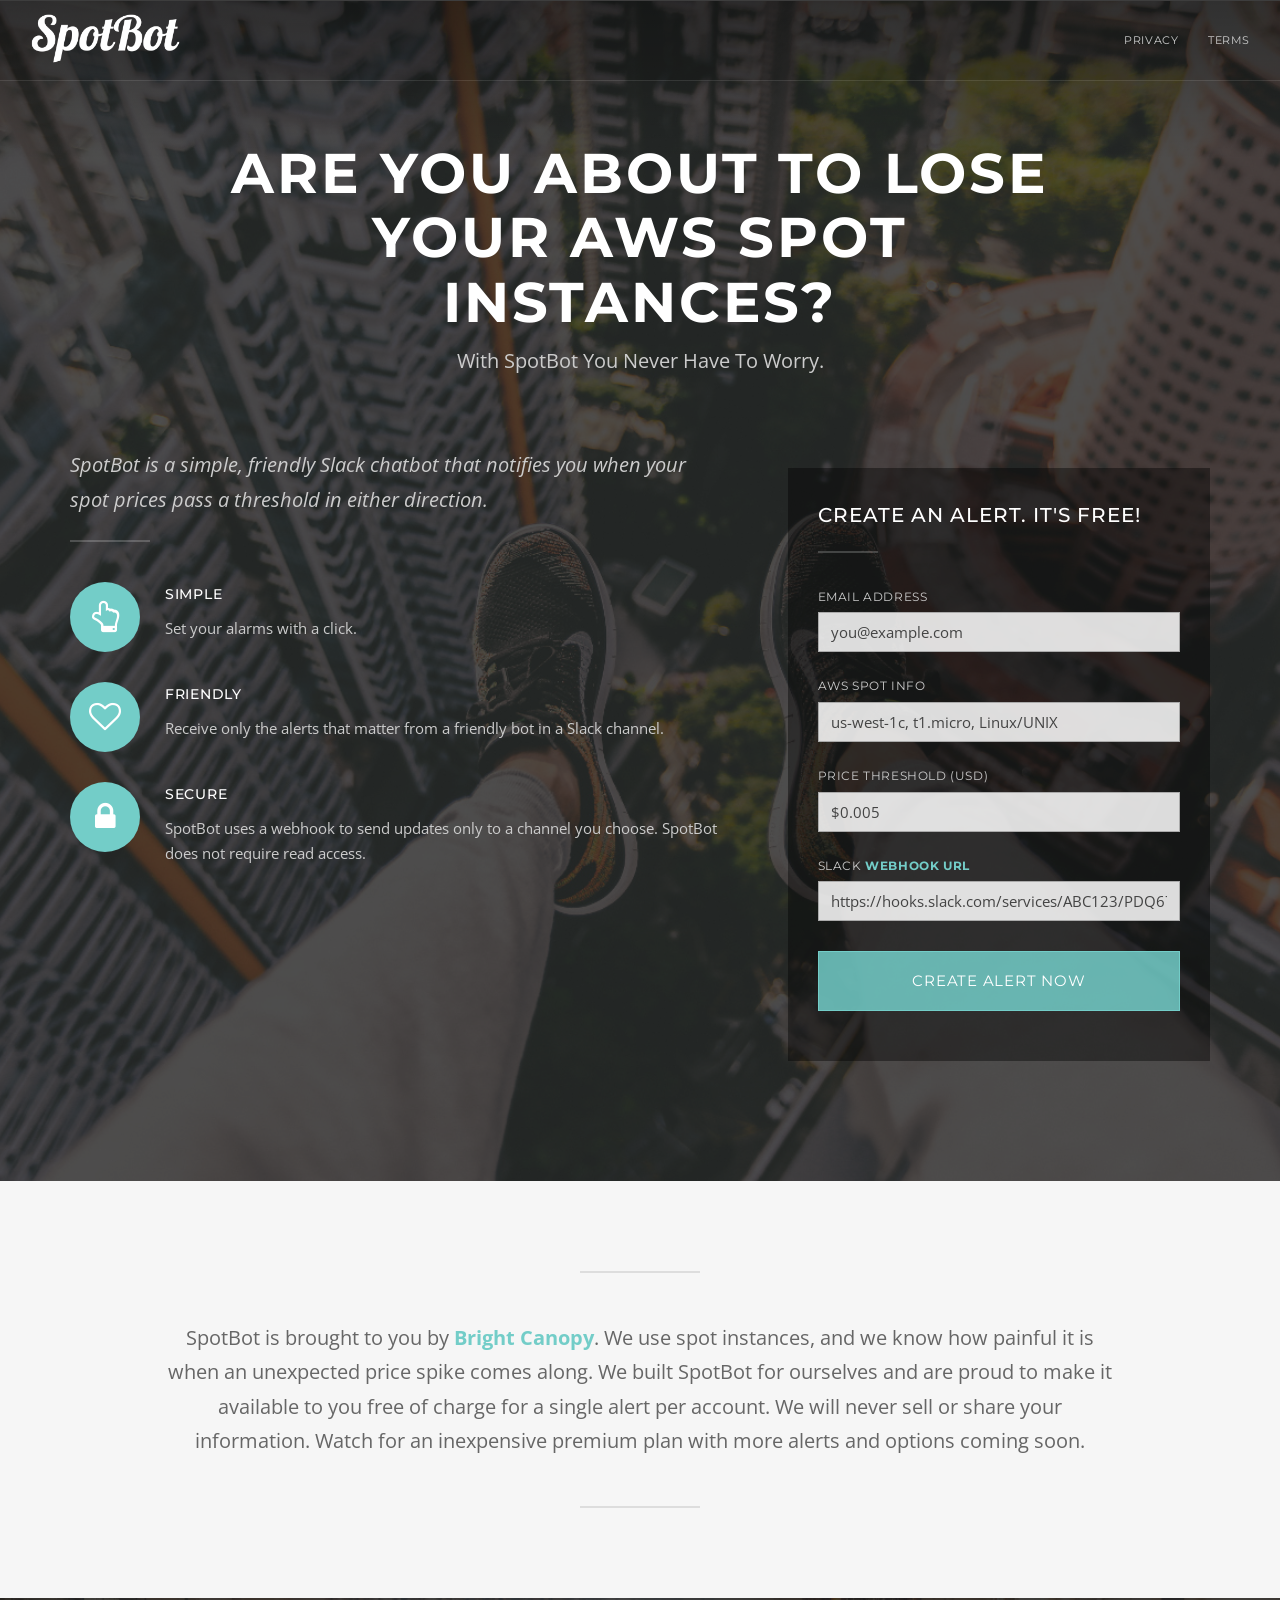
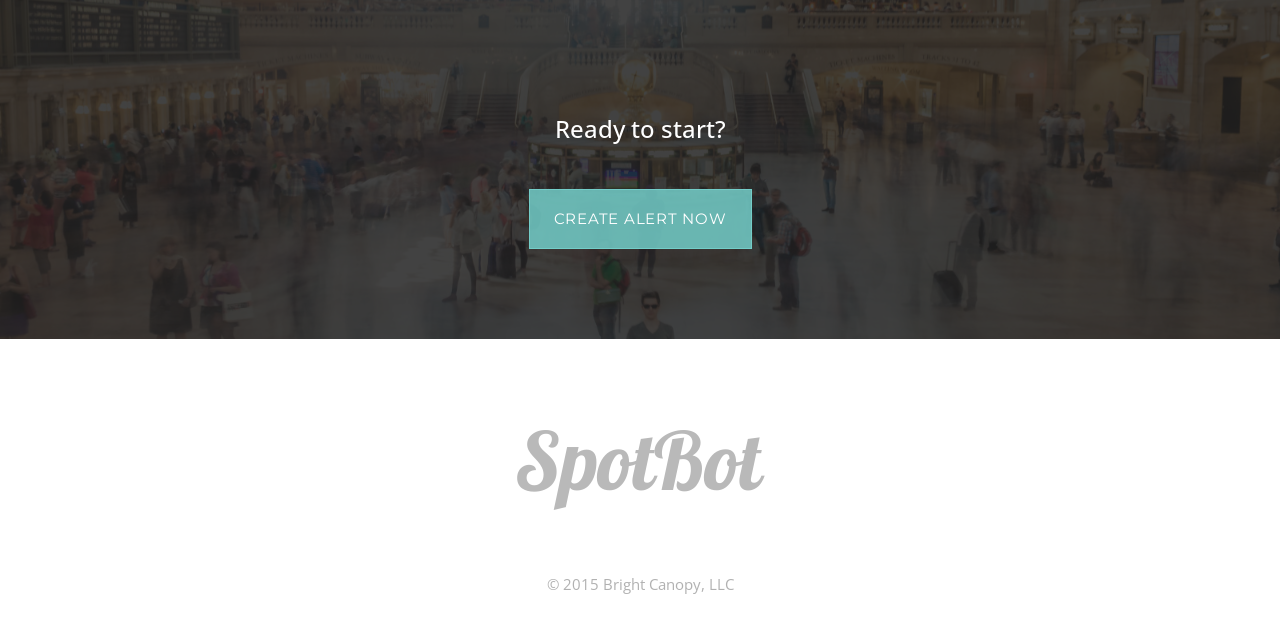
==== html/index.html @ 2d84373f "Organize repository for front and back ends." ====
<!DOCTYPE html>
<!-- Based on Drew, A Multipurpose Landing Page Template, designed by David Rozando (http://design.davidrozando.com) -->
<!--[if lt IE 7 ]><html class="ie ie6" lang="en"> <![endif]-->
<!--[if IE 7 ]><html class="ie ie7" lang="en"> <![endif]-->
<!--[if IE 8 ]><html class="ie ie8" lang="en"> <![endif]-->
<!--[if (gte IE 9)|!(IE)]><!-->
<html lang="en"> <!--<![endif]-->

	<head>

		<meta charset="utf-8">
		<meta name="viewport" content="width=device-width, initial-scale=1, maximum-scale=1">
		
		<!-- BASIC INFO -->
		<title>Monitor AWS Spot Instances in Slack: SpotBot</title>
		<meta name="author" content="Bright Canopy">
		<meta name="keywords" content="Amazon Web Services, Slack, spot instance, alarm">
		<meta name="description" content="Monitor AWS spot instances in Slack">

		<!-- FAVICONS -->
		<link rel="icon" href="images/favicons/favicon.ico">
		<link rel="apple-touch-icon" href="images/favicons/apple-touch-icon.png">

		<!-- CSS
		================================= -->

		<!-- GOOGLE FONTS -->
		<link rel="stylesheet" href="//fonts.googleapis.com/css?family=Montserrat:400,700">
		<link rel="stylesheet" href="//fonts.googleapis.com/css?family=Open+Sans:300italic,400italic,600italic,700italic,800italic,400,300,600,700,800">

		<!-- LIBRARIES CSS -->
		<link rel="stylesheet" href="css/bootstrap.min.css">
		<link rel="stylesheet" href="css/font-awesome.min.css">
		<link rel="stylesheet" href="css/animate.min.css">

		<!-- SPECIFIC CSS -->
		<link rel="stylesheet" href="css/style.css">

		<!-- COLORS -->
		<!-- <link id="color-css" rel="stylesheet" href="css/colors/pink.css"> -->
		<!-- <link id="color-css" rel="stylesheet" href="css/colors/red.css"> -->
		<!-- <link id="color-css" rel="stylesheet" href="css/colors/orange.css"> -->
		<!-- <link id="color-css" rel="stylesheet" href="css/colors/yellow.css"> -->
		<!-- <link id="color-css" rel="stylesheet" href="css/colors/green.css"> -->
	    <link id="color-css" rel="stylesheet" href="css/colors/turquoise.css">
		<!-- <link id="color-css" rel="stylesheet" href="css/colors/blue.css"> -->
		
	</head>

	<body class="enable-animations enable-preloader">

		<div id="document" class="document">

			<!-- HEADER
			================================= -->
			<header id="header" class="header-section section section-dark navbar navbar-fixed-top">

				<div class="container-fluid">

					<div class="navbar-header navbar-left">

						<!-- RESPONSIVE MENU BUTTON -->
						<button type="button" class="navbar-toggle" data-toggle="collapse" data-target="#navigation">
							<span class="sr-only">Toggle navigation</span>
							<span class="icon-bar"></span>
							<span class="icon-bar"></span>
							<span class="icon-bar"></span>
						</button>

						<!-- HEADER LOGO -->
						<a class="navbar-logo navbar-brand anchor-link" href="#hero">
							<img src="images/logos/header-logo.png" srcset="images/logos/header-logo@2x.png 2x" alt="SpotBot">
						</a>

					</div>

					<nav id="navigation" class="navigation navbar-collapse collapse navbar-right">
					  
					  <!-- NAVIGATION LINKS -->
					  <ul id="header-nav" class="nav navbar-nav">
						
						<li><a href="#hero" class="hidden">Top</a></li>
						
						<li><a href="/privacy" target="_blank">Privacy</a></li>
						<li><a href="/terms" target="_blank">Terms</a></li>

					  </ul>

					</nav>

				</div>

			</header>

			<!-- HERO
			================================= -->
			<section id="hero" class="hero-section hero-layout-classic hero-layout-features-and-form section section-dark">

				<div class="section-background">

					<!-- IMAGE BACKGROUND -->
					<div class="section-background-image parallax" data-stellar-ratio="0.4">
						<img src="images/backgrounds/hero-bg-features-and-form.jpg" alt="" style="opacity: 0.2;">
					</div>

				</div>

				<div class="container">

					<div class="hero-content">
						<div class="hero-content-inner">

							<div class="hero-heading text-center row" data-animation="fadeIn">
								<div class="col-md-10 col-md-offset-1">

									<h1 class="hero-title">Are You About To Lose Your AWS Spot Instances?</h1>

									<p class="hero-tagline">With SpotBot You Never Have To Worry.</p>

								</div>
							</div>

							<div class="hero-features row">

								<div class="hero-features-left col-md-7">

									<p class="lead">SpotBot is a simple, friendly Slack chatbot that notifies you when your spot prices pass a threshold in either direction.</p>
									<ul class="icon-list">
										<li>
											<span class="icon-list-icon fa fa-hand-o-up" data-animation="bounceIn"></span>
											<h4 class="icon-list-title">Simple</h4>
											<p>Set your alarms with a click.</p>
										</li>
										<li>
											<span class="icon-list-icon fa fa-heart-o" data-animation="bounceIn"></span>
											<h4 class="icon-list-title">Friendly</h4>
											<p>Receive only the alerts that matter from a friendly bot in a Slack channel.</p>
										</li>
										<li>
										  <span class="icon-list-icon fa fa-lock" data-animation="bounceIn"></span>
											<h4 class="icon-list-title">Secure</h4>
											<p>SpotBot uses a webhook to send updates only to a channel you choose. SpotBot does not require read access.</p>
										</li>
									</ul>

								</div>



								<div class="hero-features-right col-md-5" data-animation="fadeIn">

									<!-- FORM -->
									<form name="subscribe" action="//spotbot.us11.list-manage.com/subscribe/post?u=fb5a1dbd2e888e6e425ad35e8&amp;id=9f06070208" method="post" id="mc-embedded-subscribe-form" name="mc-embedded-subscribe-form" method="post" id="subscription-form" class="subscription-form form-ajax-submit" role="form" novalidate>

										<h4 class="form-heading">Create An Alert. It's&nbsp;Free!</h4>

										<div class="form-validation alert"></div>

										<div class="form-group">
											<label for="form-email">Email Address</label>
											<input type="email" name="EMAIL" id="form-email" class="form-control" placeholder="you@example.com" autocomplete="off">
										</div>

										<div class="form-group">
											<label for="form-location">AWS Spot Info</label>
											<input type="text" name="SPOTINFO" id="form-aws" class="form-control" placeholder="us-west-1c, t1.micro, Linux/UNIX" autocomplete="off">
										</div>

										<div class="form-group">
											<label for="form-location">Price Threshold (USD)</label>
											<input type="text" name="THRESHOLD" id="form-aws" class="form-control" placeholder="$0.005" autocomplete="off">
										</div>

										<div class="form-group">
											<label for="form-name">Slack <a href="https://slack.com/services/new/incoming-webhook" target="_blank">Webhook URL</a></label>
											<input type="url" name="WEBHOOK" id="form-webhook" class="form-control" placeholder="https://hooks.slack.com/services/ABC123/PDQ678/sDkJFhlskfjhRSUd" autocomplete="off">
										</div>

										<!-- real people should not fill this in and expect good things - do not remove this or risk form bot signups-->
<div style="position: absolute; left: -5000px;"><input type="text" name="b_fb5a1dbd2e888e6e425ad35e8_9f06070208" tabindex="-1" value=""></div>										
										<div class="form-group form-group-submit">
											<button class="btn btn-primary btn-lg btn-block" data-loading-text="Alert Created!">Create Alert Now</button>
										</div>
									</form>

								</div>

							</div>

						</div>
					</div>

				</div>

			</section>

			<!-- HEADLINE
			================================= -->
			<section id="headline" class="headline-section section-gray section">

				<div class="container">

					<h2 class="section-heading text-center hidden">Tagline</h2>

					<div class="row">
						<div class="col-md-10 col-md-offset-1">

							<p class="headline-text">
							  SpotBot is brought to you by <a href="http://www.brightcanopy.com">Bright Canopy</a>. We use spot instances, and we know how painful it is when an unexpected price spike comes along. We built SpotBot for ourselves and are proud to make it available to you free of charge for a single alert per account. We will never sell or share your information. Watch for an inexpensive premium plan with more alerts and options coming soon.
							</p>

						</div>
					</div>

				</div>

			</section>


			<!-- CLOSING
			================================= -->
			<section id="closing" class="closing-section section-dark section">

				<div class="section-background">

					<!-- IMAGE BACKGROUND -->
					<div class="section-background-image parallax" data-stellar-ratio="0.4">
						<img src="images/backgrounds/closing-bg.jpg" alt="" style="opacity: 0.15;">
					</div>

				</div>

				<div class="container">

					<h3 class="closing-shout">Ready to start?</h3>

					<div class="closing-buttons" data-animation="tada"><a href="#mc-embedded-subscribe-form" class="anchor-link btn btn-lg btn-primary">Create Alert Now</a></div>

				</div>

			</section>

			<!-- FOOTER
			================================= -->
			<section id="footer" class="footer-section section">

				<div class="container">

					<h3 class="footer-logo">
						<img src="images/logos/footer-logo.png" srcset="images/logos/footer-logo@2x.png 2x" alt="Drew">
					</h3>

<!--
					<div class="footer-socmed">
						<a href="#" target="_blank"><span class="fa fa-facebook"></span></a>
						<a href="#" target="_blank"><span class="fa fa-twitter"></span></a>
						<a href="#" target="_blank"><span class="fa fa-instagram"></span></a>
						<a href="#" target="_blank"><span class="fa fa-pinterest"></span></a>
					</div>
-->
					<div class="footer-copyright">
						&copy; 2015 Bright Canopy, LLC
					</div>

				</div>

			</section>
		
		</div>

		<!-- LIBRARIES JS
		================================= -->
		<script src="js/jquery-1.11.2.min.js"></script>
		<script src="js/bootstrap.min.js"></script>
		<script src="js/respimage.min.js"></script>
		<script src="js/jpreloader.min.js"></script>
		<script src="js/smoothscroll.min.js"></script>
		<script src="js/jquery.nav.min.js"></script>
		<script src="js/jquery.inview.min.js"></script>

		<!-- MAIN SCRIPT
		================================= -->
		<script src="js/script.js"></script>

		<!-- GOOGLE ANALYTICS
			 ================================= -->
		<script>
		  (function(i,s,o,g,r,a,m){i['GoogleAnalyticsObject']=r;i[r]=i[r]||function(){
		  (i[r].q=i[r].q||[]).push(arguments)},i[r].l=1*new Date();a=s.createElement(o),
		  m=s.getElementsByTagName(o)[0];a.async=1;a.src=g;m.parentNode.insertBefore(a,m)
		  })(window,document,'script','//www.google-analytics.com/analytics.js','ga');

		  ga('create', 'UA-42879556-2', 'auto');
		  ga('send', 'pageview');

		</script>

	</body>

</html>
---- html/css/style.css ----
/**
 * ==============================================================
 * BASIC STYLESHEET - DREW
 * ==============================================================
 */

/**
 * ========================================
 * GENERAL STYLES
 * ========================================
 */
html {
	height: 100% !important;
}
body {
	height: 100%;
	font-family: "Open Sans", sans-serif;
	font-size: 15px;
	line-height: 1.715;
	background-color: #fff;
	color: #666;
	overflow-x: hidden;
	max-width: 100%;
}
address {
	font-size: inherit;
	line-height: inherit;
}
*:last-child {
	margin-bottom: 0;
}
a {
	-webkit-transition: all ease 0.25s;
	transition: all ease 0.25s;
	font-weight: bold;
}
a:focus, a:hover {
	text-decoration: none;
	outline: 0;
}
.section-accent a {
	color: #444;
}
.section-accent a:focus, .section-accent a:hover {
	color: #222;
}
h1, h2, h3, h4, h5, h6,
.h1, .h2, .h3, .h4, .h5, .h6 {
	color: #222;
	margin-bottom: 25px;
	line-height: 1.715;
}
.section-dark h1, .section-dark .h1,
.section-dark h2, .section-dark .h2,
.section-dark h3, .section-dark .h3,
.section-dark h4, .section-dark .h4,
.section-dark h5, .section-dark .h5,
.section-dark h6, .section-dark .h6 {
	color: #fff;
}
.section-accent h1, .section-accent .h1,
.section-accent h2, .section-accent .h2,
.section-accent h3, .section-accent .h3,
.section-accent h4, .section-accent .h4,
.section-accent h5, .section-accent .h5,
.section-accent h6, .section-accent .h6 {
	color: #fff;
}
img {
	max-width: 100%;
	height: auto;
}
p, ul, ol, address {
	margin-bottom: 25px;
}
iframe {
	max-width: 100%;
	border: none;
}

/**
 * ========================================
 * COMMON CLASSES
 * ========================================
 */
.lead {
	position: relative;
	font-size: 20px;
	line-height: inherit;
	font-style: italic;
	font-weight: normal;
	padding: 10px 0 25px;
}
.lead:after {
	content: "";
	position: absolute;
	left: 0;
	bottom: 0;
	display: block;
	height: 2px;
	width: 80px;
	background-color: rgba(0,0,0,0.1);
}
.lead.text-center:after {
	left: 50%;
	margin-left: -40px;
}
.section-dark .lead:after,
.section-accent .lead:after {
	background-color: rgba(255,255,255,0.2);
}
.icon-list {
	list-style: none;
	padding: 0;
}
.icon-list li {
	position: relative;
	padding: 20px 0 20px 95px;
}
.icon-list-icon {
	position: absolute;
	top: 0;
	left: 0;
	margin: 20px 0 0 0;
	width: 70px;
	height: 70px;
	border-radius: 50%;
	font-size: 32px;
	line-height: 70px;
	vertical-align: middle;
	text-align: center;
	color: #fff;
}
.icon-list-icon:not(.fa) {
	font-family: "Montserrat", sans-serif;
	font-weight: bold;
}
.section-accent .icon-list-icon {
	background-color: #444;
}
.icon-list-title {
	margin: 0 0 10px;
	font-family: "Montserrat", sans-serif;
	font-size: 14px;
	letter-spacing: 0.05em;
	text-transform: uppercase;
}
.nice-list {
	list-style: none;
	padding: 0;
}
.nice-list li {
	position: relative;
	padding: 8px 0 8px 40px;
}
.nice-list li:before {
	content: "\f105";
	position: absolute;
	top: 0;
	left: 0;
	margin: 10px 0 0 10px;
	font-family: "FontAwesome";
	font-size: 20px;
	line-height: 1;
	opacity: 0.5;
}
.clear {
	clear: both;
}
.wait-animation {
	-webkit-animation-play-state: paused;
	animation-play-state: paused;
}
.fa-ul {
	margin-left: 40px;
}
.fa-ul li {
	padding: 5px 0;
}
.fa-li {
	top: 10px;
	left: -40px;
	width: 30px;
	font-size: 16px;
	line-height: 1;
	opacity: 0.5;
	text-align: center;
}
.countdown {
	font-family: "Montserrat", sans-serif;
	text-align: center;
	display: table;
	table-layout: fixed;
	width: 100%;
}
.countdown-grid {
	display: table-cell;
	text-align: center;
	padding: 0 10px;
}
.countdown-grid > * {
	display: block;
}
.countdown-number {
	font-size: 60px;
	font-weight: bold;
	line-height: 1;
	margin-bottom: 10px;
}
.countdown-label {
	font-size: 13px;
	line-height: 1;
	letter-spacing: 0.05em;
	text-transform: uppercase;
}

/**
 * ========================================
 * BASIC LAYOUT
 * ========================================
 */
.document {
	height: 100%;
	position: relative;
}
/* SECTION */
.section {
	background-color: #fff;
	color: inherit;
	position: relative;
	padding: 90px 0;
	overflow: hidden;
}
.section-brief {
	font-size: 18px;
}
.section-heading {
	position: relative;
	padding-bottom: 20px;
	margin: 0 0 30px;
	font-family: "Montserrat", sans-serif;
	font-size: 24px;
	letter-spacing: 0.05em;
	text-transform: uppercase;
}
.section-heading:after {
	content: "";
	position: absolute;
	left: 0;
	bottom: 0;
	display: block;
	height: 2px;
	width: 120px;
	background-color: rgba(0,0,0,0.1);
}
.section-heading.text-center:after {
	left: 50%;
	margin-left: -60px;
}
.section-dark .section-heading:after,
.section-accent .section-heading:after {
	background-color: rgba(255,255,255,0.2);
}
/* SECTION COLOR */
.section:not(.section-gray):not(.section-dark):not(.section-accent) + .section:not(.section-gray):not(.section-dark):not(.section-accent) {
	border-top: 1px solid #e9e9e9;
}
.section.section-gray + .section.section-gray {
	border-top: 1px solid #ddd;
}
.section.section-dark + .section.section-dark {
	border-top: 1px solid #444;
}
.section.section-accent + .section.section-accent {
	border-top: 1px solid #fff;
	border-top: 1px solid rgba(255,255,255,0.2);
}
.section-gray {
	background-color: #f6f6f6;
	color: inherit;
}
.section-dark {
	background-color: #222;
	color: #ccc;
}
.section-accent {
	color: #fff;
}
/* SECTION SLIDER */
.section-slider .section-slide {
	top: 0;
	left: 0;
	position: absolute;
	width: 100%;
	height: 100%;
}
.section-slider ~ .rslides_nav {
	font-size: 40px;
	line-height: 50px;
	width: 50px;
	height: 50px;
	margin-top: -25px;
	background-color: #fff;
}
.section-dark .section-slider ~ .rslides_nav {
	background-color: #000;
}
.section-slider ~ .rslides_nav:before {
	width: 50px;
	vertical-align: top;
}
/* SECTION BACKGROUND */
.section-background {
	position: absolute;
	top: 0;
	left: 0;
	width: 100%;
	height: 100%;
	z-index: 0;
	overflow: hidden;
}
.section-background-image {
	position: absolute;
	top: 0;
	left: 0;
	width: 100%;
	height: 100%;
}
.section-background-image img {
	position: absolute;
	min-width: 100%;
	max-width: none;
	min-height: 100%;
	top: 0;
	left: 0;
}
.section-background-video {
	position: absolute;
	top: 0;
	left: 0;
	height: 100%;
	width: 100%;
}
.section-background-video > video {
	width: 100%;
	height: 100%;
}
.section-background-slideshow {
	position: absolute;
	top: 0;
	left: 0;
	height: 100%;
	width: 100%;
	list-style: none;
	margin: 0;
	padding: 0;
	opacity: 0;
}
.section-background-slideshow.rslides > *:not(:first-child) {
	opacity: 0;
}
.section-background-slideshow.rslides {
	opacity: 1;
}
.section-background-slideshow > li {
	position: absolute;
	width: 100%;
	height: 100%;
}
.section-background-slideshow img {
	position: absolute;
	min-width: 100%;
	max-width: none;
	min-height: 100%;
	top: 0;
	left: 0;
}
.section-background-maps {
	position: absolute;
	top: 0;
	left: 0;
	height: 100%;
	width: 100%;
}
.section-background-dot-overlay:after {
	content: "";
	position: absolute;
	top: 0;
	left: 0;
	height: 100%;
	width: 100%;
	/* 3x3 dot overlay */
	background-image: url([data-uri]);
	/* 2x2 dot overlay */
	/*background-image: url([data-uri]%3D);*/
}
.section > .container-fluid, .section > .container {
	position: relative;
}
/* PARALLAX */
.parallax {
	position: relative;
}
.parallax-background {
	background-attachment: fixed;
	background-position: top center;
}
.mobile-device .parallax-background {
	background-attachment: scroll;
	background-position: center center !important;
}
.mobile-device .parallax {
	top: 0 !important;
}
@media ( max-width: 991px ) {
	.parallax-background {
		background-position: center center !important;
	}
	.parallax {
		top: 0 !important;
	}
}
@media ( min-width: 992px ) {
	.table-row {
		display: table;
		table-layout: fixed;
		width: 100%;
		padding: 0;
	}
	.table-cell {
		display: table-cell;
		float: none !important;
		vertical-align: middle;
	}
}

/**
 * ========================================
 * FORMS
 * ========================================
 */
.form-heading {
	position: relative;
	padding-bottom: 20px;
	margin: 0 0 30px;
	font-family: "Montserrat", sans-serif;
	font-size: 20px;
	letter-spacing: 0.05em;
	text-transform: uppercase;
}
.form-heading:after {
	content: "";
	position: absolute;
	left: 0;
	bottom: 0;
	display: block;
	height: 2px;
	width: 60px;
	background-color: rgba(0,0,0,0.1);
}
.form-heading.text-center:after {
	left: 50%;
	margin-left: -30px;
}
.section-dark .form-heading:after,
.section-accent .form-heading:after {
	background-color: rgba(255,255,255,0.2);
}
.form-group {
	margin: 20px 0;
}
.form-group-submit {
	margin-top: 30px;
}
.form-group > label {
	font-family: "Montserrat", sans-serif;
	font-size: 12px;
	font-weight: normal;
	letter-spacing: 0.05em;
	text-transform: uppercase;
}
.form-control {
	border-radius: 0;
	-webkit-box-shadow: none;
	box-shadow: none;
}
.form-control::-webkit-input-placeholder {
	color: #888;
}
.form-control:-moz-placeholder {
	color: #888;  
}
.form-control::-moz-placeholder {
	color: #888;  
}
.form-control:-ms-input-placeholder {
	color: #888;  
}
.form-control {
	font-size: inherit;
	line-height: inherit;
	height: 40px;
	padding: 6px 12px;
	color: #444;
	border-color: #ccc;
	background-color: rgba(255,255,255,0.85);
}
.section-dark .form-control {
	border-color: #aaa;
}
.section-accent .form-control {
	border-color: rgba(0,0,0,0.05);
}
.form-control:focus {
	-webkit-box-shadow: none;
	box-shadow: none;
	border-color: #aaa;
	background-color: #fff;
}
.section-dark .form-control:focus {
	border-color: #ccc;
}
.section-accent .form-control:focus {
	border-color: rgba(0,0,0,0.1);
}
.form-control-lg {
	font-size: 17px;
	line-height: 30px;
	height: 60px;
	padding: 14px 24px;
}
.form-validation {
	display: none;
	padding: 11.5px 17px;
	border-radius: 0;
}
.form-validation:empty {
	display: none !important;
}
.form-validation.alert-danger {
	color: #fff;
	background-color: #a94442;
	background-color: rgba(169,68,66,0.8);
	border-color: #a94442;
}
.form-validation.alert-success {
	color: #fff;
	background-color: #3c763d;
	background-color: rgba(60,118,61,0.8);
	border-color: #3c763d;
}

.subscription-form {
	margin-top: 30px;
}
@media ( max-width: 767px ) {
	.subscription-form-input > * {
		text-align: center;
	}
	.subscription-form-submit {
		display: block;
		margin-top: 15px;
	}
	.subscription-form-submit > * {
		width: 100%;
	}
}
@media ( min-width: 768px ) {
	.subscription-form-wrapper {
		display: table;
		width: 100%;
		margin: 0;
	}
	.subscription-form-submit {
		display: table-cell;
		vertical-align: middle;
		padding-left: 15px;
	}
	.subscription-form-input {
		display: table-cell;
		vertical-align: middle;
		width: 100%;
	}
}

/**
 * ========================================
 * BUTTON
 * ========================================
 */
.btn {
	padding: 9px 14px;
	border-radius: 0;
	font-family: "Montserrat", sans-serif;
	font-size: 11px;
	line-height: 1.819;
	letter-spacing: 0.05em;
	text-transform: uppercase;
	-webkit-transition: all ease 0.25s;
	transition: all ease 0.25s;
}
.btn:active, .btn.active {
	-webkit-box-shadow: none;
	box-shadow: none;
}
.btn-primary {
	color: #fff !important;
}
/* BUTTON SIZE */
.btn-lg {
	font-size: 15px;
	line-height: 30px;
	padding: 14px 24px;
}
/* BUTTON COLOR */
.btn-default {
	border: 1px solid rgba(0,0,0,0.1);
	background-color: transparent;
	color: inherit;
}
.btn-default:hover, .btn-default:focus {
	background-color: transparent;
	color: #222;
	border-color: #222;
}
.btn:focus, .btn:active:focus, .btn.active:focus, .btn.focus, .btn:active.focus, .btn.active.focus {
	outline: none;
}
.section-dark .btn-default,
.section-accent .btn-default {
	border: 1px solid rgba(255,255,255,0.25);
	color: inherit;
}
.section-dark .btn-default:hover, .section-dark .btn-default:focus,
.section-accent .btn-default:hover, .section-accent .btn-default:focus {
	background-color: transparent;
	border-color: #fff;
	color: #fff;
}
.section-accent .btn-primary {
	color: #fff;
	background-color: #444;
	border-color: #222 !important;
}
.section-accent .btn-primary:hover, .section-accent .btn-primary:focus {
	color: #fff;
	background-color: #222;
	border-color: #222 !important;
}

/**
 * ========================================
 * HEADER
 * ========================================
 */
.header-section {
	position: fixed;
	z-index: 100;
	min-height: 80px;
	margin: 0;
	padding: 0;
	-webkit-transition: all ease 0.25s;
	transition: all ease 0.25s;
	overflow: visible;
	border: none;
}
.header-section,
.header-section.navbar-inverse {
	background-color: rgba(0,0,0,0.1);
	-webkit-box-shadow: 0 1px rgba(255,255,255,0.1);
	box-shadow: 0 1px rgba(255,255,255,0.1);
	color: #ccc;
}
.header-section.navbar-default {
	background-color: #fff;
	-webkit-box-shadow: 0 1px rgba(0,0,0,0.1);
	box-shadow: 0 1px rgba(0,0,0,0.1);
	color: #444;
}
.header-section.floating {
	min-height: 60px;
}
.header-section.floating,
.header-section.navbar-inverse.floating {
	-webkit-box-shadow: none;
	box-shadow: none;
	background-color: rgba(0,0,0,0.85);
}
.header-section.navbar-default.floating {
	background-color: rgba(255,255,255,0.95);
	-webkit-box-shadow: 0 0 10px rgba(0,0,0,0.1);
	box-shadow: 0 0 10px rgba(0,0,0,0.1);
}
.navbar-nav {
	font-family: "Montserrat", sans-serif;
	font-size: 11px;
	line-height: 1.819;
	letter-spacing: 0.05em;
	text-transform: uppercase;
}
.navbar-nav > li {
	padding: 30px 15px;
	-webkit-transition: all ease 0.25s;
	transition: all ease 0.25s;
}

.navbar-nav a {
	position: relative;
	font-weight: normal;
}
.navbar-nav > li > a {
	padding: 0;
	position: relative;
	color: inherit;
	line-height: inherit;
}
.navbar-nav > li > a,
.navbar-inverse .navbar-nav > li > a {
	color: #ccc;
}
.navbar-default .navbar-nav > li > a {
	color: #444;
}
.navbar-nav > li > a:focus, .navbar-nav > li > a:hover {
	background-color: inherit;
}
.navbar-nav > li > a:focus, .navbar-nav > li > a:hover,
.navbar-inverse .navbar-nav > li > a:focus, .navbar-inverse .navbar-nav > li > a:hover {
	color: #fff;
}
.navbar-default .navbar-nav > li > a:focus, .navbar-default .navbar-nav > li > a:hover {
	color: #222;
}
.navbar-nav > li > a.active {
	color: #fff;
}
.navbar-nav > li > a.active:after {
	content: "";
	position: absolute;
	top: 100%;
	height: 2px;
	width: 100%;
}
.navbar-nav > li > a.active:after,
.navbar-inverse .navbar-nav > li > a.active:after {
	background-color: #fff;
}
.navbar-default .navbar-nav > li > a.active:after {
	background-color: #222;
}
.navbar-nav > li.header-action-button {
	padding: 20px 15px;
}
.navbar-nav > li.header-action-button > a {
	padding: 9px 14px;
	display: inline-block;
}
.navbar-nav > li.header-action-button > a,
.navbar-inverse .navbar-nav > li.header-action-button > a {
	color: #fff;
}
.navbar-nav > li.header-action-button > a.btn-primary,
.navbar-inverse .navbar-nav > li.header-action-button > a.btn-primary {
	color: #fff;
}
.navbar-default .navbar-nav > li.header-action-button > a.btn-primary {
	color: #222;
}
.navbar-nav > li.current:not(.header-action-button) > a,
.navbar-inverse .navbar-nav > li.current:not(.header-action-button) > a {
	color: #fff;
}
.navbar-default .navbar-nav > li.current:not(.header-action-button) > a {
	color: #222;
}
.navbar-nav > li.current:not(.header-action-button) > a:after {
	content: "";
	position: absolute;
	top: 100%;
	left: 0;
	width: 100%;
	height: 2px;
}
.navbar-nav > li.current:not(.header-action-button) > a:after,
.navbar-inverse .navbar-nav > li.current:not(.header-action-button) > a:after {
	background-color: #fff;
}
.navbar-default .navbar-nav > li.current:not(.header-action-button) > a:after {
	background-color: #222;
}
.navbar-nav .open > a {
	background-color: inherit !important;
}
.navbar-logo {
	height: 80px;
	line-height: 50px;
	margin-left: 0 !important;
	padding: 12px 15px 18px;
}
.navbar-logo img {
	display: inline-block;
	vertical-align: middle;
	max-height: 50px;
}
.navbar-toggle {
	position: relative;
	z-index: 200;
	margin: 20px 15px;
	padding: 12px 10px;
	border-radius: 0;
	-webkit-transition: all ease 0.25s;
	transition: all ease 0.25s;
}
.navbar-toggle:hover, .navbar-toggle:focus {
	background-color: transparent !important;
}
.navbar-toggle, .navbar-inverse .navbar-toggle {
	border-color: rgba(255,255,255,0.25);
}
.navbar-toggle:hover, .navbar-toggle:focus,
.navbar-inverse .navbar-toggle:hover, .navbar-inverse .navbar-toggle:focus {
	border-color: #fff;
}
.navbar-default .navbar-toggle:hover, .navbar-default .navbar-toggle:focus {
	border-color: #222;
}
.navbar-toggle .icon-bar,
.navbar-inverse .navbar-toggle .icon-bar {
	background-color: #ccc;
}
.navbar-default .navbar-toggle .icon-bar {
	background-color: #666;
}
.navbar-toggle:hover .icon-bar, .navbar-toggle:focus .icon-bar,
.navbar-inverse .navbar-toggle .icon-bar:hover, .navbar-inverse .navbar-toggle .icon-bar:focus {
	background-color: #fff;
}
.navbar-default .navbar-toggle:hover .icon-bar, .navbar-default .navbar-toggle:focus .icon-bar {
	background-color: #222;
}

.dropdown-menu {
	padding: 0;
	-webkit-box-shadow: none;
	box-shadow: none;
}
.dropdown-menu,
.navbar-inverse .dropdown-menu {
	border-radius: 0;
	border: none;
	background-color: rgba(0,0,0,0.85);
	border: 1px solid rgba(255,255,255,0.1);
	font-size: inherit;
}
.navbar-default .dropdown-menu {
	background-color: #fff;
	border: 1px solid rgba(0,0,0,0.1);
}
.dropdown-menu > li > a {
	padding: 10px 20px;
}
.dropdown-menu > li > a,
.navbar-inverse .dropdown-menu > li > a {
	color: #ccc;
}
.dropdown-menu > li > a:hover, .dropdown-menu > li > a:focus,
.navbar-inverse .dropdown-menu > li > a:hover, .navbar-inverse .dropdown-menu > li > a:focus {
	color: #fff;
	background-color: rgba(255,255,255,0.1);
}
.navbar-default .dropdown-menu > li > a {
	color: #444;
}
.navbar-default .dropdown-menu > li > a:hover, .navbar-default .dropdown-menu > li > a:focus {
	color: #222;
	background-color: rgba(0,0,0,0.1);
}

@media ( min-width: 992px ) {
	.navbar-nav > li.header-action-button + li.header-action-button {
		margin-left: -15px;
	}
	.header-section.floating .navbar-nav > li {
		padding-top: 20px;
		padding-bottom: 20px;
	}
	.header-section.floating .navbar-nav > li.header-action-button {
		padding-top: 10px;
		padding-bottom: 10px;
	}
	.header-section.floating .navbar-logo {
		height: 60px;
		line-height: 40px;
		padding: 8px 15px 12px;
	}
	.header-section.floating .navbar-logo img {
		max-height: 40px;
	}
	.header-section.floating .navbar-toggle {
		margin-top: 10px;
		margin-bottom: 10px;
	}
}
@media ( max-width: 991px ) {
	.navigation {
		position: fixed;
		bottom: 100%;
		left: 0;
		width: 100%;
		height: 100% !important;
		max-height: none !important;
		margin: 0 !important;
		display: block !important;
		opacity: 0;
		padding-top: 80px;
		text-align: center;
		-webkit-transition: all ease 0.25s !important;
		transition: all ease 0.25s !important;
	}
	.navigation,
	.navbar-inverse .navigation {
		background-color: rgba(0,0,0,0.95);
	}
	.navbar-default .navigation {
		background-color: rgba(255,255,255,0.95);
	}
	.navigation.collapsing, .navigation.collapse.in {
		bottom: 0;
		opacity: 1;
	}
	.navigation:before {
		content: "";
		display: inline-block;
		height: 100%;
		width: 1px;
		vertical-align: middle;
	}
	.navbar-nav {
		display: inline-block;
		vertical-align: middle;
		width: 99%;
		padding-bottom: 40px;
		margin-top: 0;
		margin-bottom: 0;
	}
	.navbar-nav > li {
		-webkit-transition: none;
		transition: none;
	}
	.navbar-nav > li,
	.header-section.floating .navbar-nav > li{
		padding: 0;
	}
	.navbar-nav > li > a {
		padding: 15px 15px;
	}
	.navbar-nav > li > a:focus, .navbar-nav > li > a:hover,
	.navbar-inverse .navbar-nav > li > a:focus, .navbar-inverse .navbar-nav > li > a:hover {
		background-color: rgba(255,255,255,0.1);
	}
	.navbar-default .navbar-nav > li > a:focus, .navbar-default .navbar-nav > li > a:hover {
		background-color: #f6f6f6;
	}
	.navbar-nav > li.header-action-button,
	.header-section.floating .navbar-nav > li.header-action-button {
		padding: 10px 15px;
	}
	.navbar-nav > li.current:not(.header-action-button) > a,
	.navbar-inverse .navbar-nav > li.current:not(.header-action-button) > a {
		color: #fff;
		background-color: rgba(255,255,255,0.1);
	}
	.navbar-default .navbar-nav > li.current:not(.header-action-button) > a {
		color: #222;
		background-color: #f6f6f6;
	}
	.navbar-nav > li.current:not(.header-action-button) > a:after {
		display: none;
	}
	.dropdown-menu {
		text-align: center;
	}
	.dropdown-menu > li > a {
		padding: 15px 15px !important;
	}
}

/**
 * ========================================
 * HERO
 * ========================================
 */
.hero-section {
	padding: 160px 0;
}
.hero-section:after {
	content: "";
	position: absolute;
	top: 0;
	z-index: 0;
	height: 160px;
	width: 100%;
	display: block;
	background-image: -webkit-linear-gradient(top, rgba(0,0,0,1), rgba(0,0,0,0));
	background-image: linear-gradient(to bottom, rgba(0,0,0,1), rgba(0,0,0,0));
	opacity: 0.3;
}
.hero-fullscreen,
.hero-fullscreen .container,
.hero-fullscreen .container-fluid {
	height: 100%;
}
.hero-slider {
	padding: 0;
}
.hero-slider .section-slider {
	height: 100%;
}
.hero-slider .section-slider .section-slide {
	padding: 300px 0;
}
.hero-section .container {
	position: relative;
	z-index: 1;
	vertical-align: middle;
}
.hero-section form {
	background-color: #f6f6f6;
	padding: 30px;
}
.section-gray.hero-section form {
	background-color: #fff;
}
.section-dark.hero-section form {
	background-color: rgba(0,0,0,0.4);
}
.hero-content {
	display: table;
	width: 100%;
	height: 100%;
}
.hero-content-inner {
	display: table-cell;
	vertical-align: middle;
}
.hero-title {
	font-family: "Montserrat", sans-serif;
	font-weight: bold;
	text-transform: uppercase;
	letter-spacing: 0.05em;
	margin-bottom: 10px;
}
.hero-subtitle {
	font-family: "Montserrat", sans-serif;
	font-weight: bold;
	text-transform: uppercase;
	letter-spacing: 0.05em;
	margin-bottom: 20px;
}
.hero-tagline {
	font-size: 20px;
}
.hero-buttons {
	margin-top: 30px;
}
.hero-buttons > a {
	margin: 15px 15px 0;
}
.hero-buttons > a:only-child {
	margin: 0;
}
.hero-countdown {
	margin-top: 40px;
	margin-left: auto;
	margin-right: auto;
}
.hero-countdown .countdown {
	color: #222;
}
.section-dark .hero-countdown .countdown, .section-accent .hero-countdown .countdown {
	color: #fff;
}
.hero-countdown-heading {
	font-size: 20px;
	margin-bottom: 10px;
}
.hero-start-link {
	position: absolute;
	left: 50%;
	bottom: 0;
	margin-left: -25px;
	margin-bottom: 30px !important;
	display: block;
	width: 50px;
	height: 50px;
	border: 1px solid rgba(255,255,255,0.25);
	border-radius: 50%;
	line-height: 48px;
	text-align: center;
	font-size: 32px;
	color: #ccc;
}
.hero-start-link:hover, .hero-start-link:focus {
	border-color: #fff;
	color: #fff;
}
@media ( max-width: 479px ) {
	.hero-countdown .countdown-number {
		font-size: 40px;
	}
	.hero-countdown .countdown-label {
		font-size: 11px;
	}
}
@media ( max-width: 991px ) {
	.hero-section {
		padding: 120px 0;
	}
	.hero-section.hero-fullscreen {
		height: auto;
	}
	.hero-start-link {
		display: none;
	}
}

/* HERO LAYOUT: FULLSCREEN CTA (SIMPLE) */
.hero-layout-simple .hero-title {
	font-size: 64px;
	line-height: 1.2;
}
.hero-layout-simple .hero-subtitle {
	font-size: 48px;
	line-height: 1.2;
}
@media ( max-width: 991px ) {
	.hero-layout-simple .hero-title {
		font-size: 56px;
	}
	.hero-layout-simple .hero-subtitle {
		font-size: 40px;
	}
}
@media ( max-width: 767px ) {
	.hero-layout-simple .hero-title {
		font-size: 48px;
	}
	.hero-layout-simple .hero-subtitle {
		font-size: 32px;
	}
	.hero-layout-simple .hero-tagline {
		font-size: 18px;
	}
}
@media ( max-width: 479px ) {
	.hero-layout-simple .hero-title {
		font-size: 40px;
	}
	.hero-layout-simple .hero-subtitle {
		font-size: 24px;
	}
	.hero-layout-simple .hero-tagline {
		font-size: 16px;
	}
}

/* HERO LAYOUT: VIDEO + SUBSCRIPTION FORM */
.hero-layout-video-and-subscription-form {
	padding: 120px 0;
}
.hero-layout-video-and-subscription-form .form-heading {
	padding-bottom: 0;
}
.hero-layout-video-and-subscription-form .form-heading:after {
	display: none;
}

/* HERO LAYOUT: CLASSIC */
.hero-layout-classic {
	padding: 120px 0;
	height: auto !important; /* force to disable fullscreen mode */
}
.hero-layout-classic .hero-title {
	font-size: 56px;
	line-height: 1.15;
}
.hero-features {
	margin-top: 60px;
	text-align: left;
}
@media ( min-width: 992px ) {
	.hero-features-right {
		padding-left: 50px;
	}
	.hero-features-right.col-md-pull-5 {
		padding-right: 50px;
		padding-left: 15px;
	}
}
@media ( max-width: 991px ) {
	.hero-layout-classic .hero-title {
		font-size: 48px;
	}
	.hero-features {
		margin-top: 30px;
	}
	.hero-features-right {
		margin-top: 30px;
	}
}
@media ( max-width: 767px ) {
	.hero-layout-classic .hero-title {
		font-size: 40px;
	}
	.hero-layout-classic .hero-tagline {
		font-size: 18px;
	}
}
@media ( max-width: 479px ) {
	.hero-layout-classic .hero-title {
		font-size: 32px;
	}
	.hero-layout-classic .hero-tagline {
		font-size: 16px;
	}
}

/* HERO LAYOUT: VIDEO AND FORM */
.hero-layout-video-and-form .lead:after {
	display: none;
}
.hero-layout-video-and-form .lead {
	padding: 0;
	margin: 30px 0 0;
}

/* HERO LAYOUT: VIDEO AND FEATURES CTA */
.hero-layout-video-and-features-cta .video-embed {
	margin-top: 0;
}
.hero-layout-video-and-features-cta .lead:after {
	display: none;
}
.hero-layout-video-and-features-cta .lead {
	padding: 0;
	margin: 30px 0 0;
}
.hero-layout-video-and-features-cta .hero-buttons {
	margin-top: 20px;
}
.hero-layout-video-and-features-cta .icon-list {
	margin-top: -20px;
}

/**
 * ========================================
 * HEADLINE
 * ========================================
 */
.headline-text {
	position: relative;
	padding: 50px 0;
	font-size: 20px;
	text-align: center;
}
.headline-text:before, .headline-text:after {
	content: "";
	position: absolute;
	left: 50%;
	margin-left: -60px;
	display: block;
	height: 2px;
	width: 120px;
	background-color: rgba(0,0,0,0.1);
}
.headline-text:before {
	top: 0;
}
.headline-text:after {
	bottom: 0;
}
.section-dark .headline-text:before, .section-dark .headline-text:after,
.section-accent .headline-text:before, .section-accent .headline-text:after {
	background-color: rgba(255,255,255,0.2);
}

/**
 * ========================================
 * DESCRIPTION
 * ========================================
 */
.about-row {
	margin-top: 50px;
}
.about-image {
	text-align: center;
}
@media ( min-width: 992px ) {
	.about-image {
		padding-right: 40px;
	}
	.about-image.col-md-push-6 {
		padding-left: 40px;
		padding-right: 15px;
	}
}
@media ( max-width: 991px ) {
	.about-image {
		margin-bottom: 15px;
	}
}

/**
 * ========================================
 * BENEFITS
 * ========================================
 */
.benefit {
	text-align: center;
	padding: 30px;
	background-color: #f6f6f6;
	margin: 15px 0;
}
.section-gray .benefit {
	background-color: #fff;
}
.section-dark .benefit {
	background-color: #444;
}
.benefit-title {
	font-family: "Montserrat", sans-serif;
	font-size: 14px;
	letter-spacing: 0.05em;
	text-transform: uppercase;
	margin-bottom: 20px;
}
.benefit-icon {
	font-size: 48px;
	margin-bottom: 15px;
}
.section-accent .benefit-icon {
	color: #444;
}

/**
 * ========================================
 * HOW IT WORKS
 * ========================================
 */
.how-it-works-section {
	padding-bottom: 0;
}
.hiw-row {
	margin-top: 50px;
}
.hiw-item {
	margin-left: -15px;
	margin-right: -15px;
	background-color: #fff;
	margin-bottom: -99999px;
	padding-bottom: 99999px;
}
.hiw-item.even {
	background-color: #f6f6f6;
}
.section-dark .hiw-item {
	background-color: #222;
}
.section-dark .hiw-item.even {
	background-color: #292929;
}
.hiw-item-picture {
	width: 100% !important;
	height: 100% !important;
}
.hiw-item-text {
	position: relative;
	padding: 50px 40px;
	text-align: center;
}
.hiw-item-icon {
	position: absolute;
	top: 0;
	left: 50%;
	margin: -35px 0 0 -35px;
	display: block;
	width: 70px;
	height: 70px;
	border: 5px solid #fff;
	border-radius: 50%;
	color: #fff;
	font-family: "Montserrat", sans-serif;
	font-size: 36px;
	font-weight: bold;
	line-height: 60px;
	text-align: center;
}
.hiw-item.even .hiw-item-icon {
	border: 5px solid #f6f6f6;
}
.section-dark .hiw-item-icon {
	border-color: #222;
}
.section-dark .hiw-item.even .hiw-item-icon {	
	border-color: #292929;
}
.section-accent .hiw-item-icon {
	background-color: #444;
}
.hiw-item-title {
	font-family: "Montserrat", sans-serif;
	font-size: 14px;
	letter-spacing: 0.05em;
	text-transform: uppercase;
}

/**
 * ========================================
 * NUMBERS
 * ========================================
 */
.numbers-item {
	text-align: center;
	padding: 15px 0;
}
.numbers-item-counter {
	margin-bottom: 15px;
	font-family: "Montserrat", sans-serif;
	font-size: 48px;
	font-weight: bold;
	letter-spacing: 0.05em;
	line-height: 1em;
}
.section-accent .numbers-item-counter {
	color: #444;
}
.numbers-item-caption {
	font-family: "Montserrat", sans-serif;
	font-size: 14px;
	letter-spacing: 0.05em;
	text-transform: uppercase;
}

/**
 * ========================================
 * VIDEO
 * ========================================
 */
.video-embed {
	margin-top: 30px;
	position: relative;
	padding-top: 56.25%; /* 16:9 */
	height: 0;
	background-color: #000000;
}
.video-embed iframe {
	position: absolute;
	top: 0;
	left: 0;
	width: 100%;
	height: 100%;
}

/**
 * ========================================
 * TEAM
 * ========================================
 */
.team-section {
	padding-bottom: 0;
}
.team-row {
	margin-top: 50px;
}
.team-member {
	margin-left: -15px;
	margin-right: -15px;
	margin-bottom: -99999px;
	padding-bottom: 99999px;
}
.team-member.even {
	background-color: #f6f6f6;
}
.section-dark .team-member {
	background-color: #222;
}
.section-dark .team-member.even {
	background-color: #292929;
}
.team-member-picture {
	width: 100% !important;
	height: 100% !important;
}
.team-member-text {
	padding: 30px 30px 60px;
}
.team-member-name {
	margin: 0 0 5px;
	font-family: "Montserrat", sans-serif;
	font-size: 14px;
	letter-spacing: 0.05em;
	text-transform: uppercase;
}
.team-member-position {
	opacity: 0.6;
	font-size: 0.9em;
}
.team-member-description {
	position: relative;
	margin-top: 20px;
	padding-top: 20px;
}
.team-member-description:after {
	content: "";
	position: absolute;
	left: 0;
	top: 0;
	display: block;
	height: 2px;
	width: 40px;
	background-color: rgba(0,0,0,0.1);
}
.section-dark .team-member-description:after,
.section-accent .team-member-description:after {
	background-color: rgba(255,255,255,0.2);
}
.sponsors-row {
	text-align: center;
	margin: 60px 0;
}
.sponsors-row > * {
	margin: 15px 20px;
}

/**
 * ========================================
 * TWO COLS DESCRIPTION
 * ========================================
 */
.two-cols-description-image {
	padding-top: 37.5%;
	position: relative;
	overflow: hidden;
}
.two-cols-description-image img {
	position: absolute;
	min-width: 100%;
	max-width: none;
	min-height: 100%;
	top: 0;
	left: 0;
}
.two-cols-description-text-inner {
	max-width: 720px;
	margin-left: auto;
}
@media ( max-width: 991px ) {
	.two-cols-description-image {
		padding-top: 75%;
		margin-top: -90px;
		margin-bottom: 90px;
		margin-left: -15px;
		margin-right: -15px;
	}
	.two-cols-description-text + .two-cols-description-image {
		margin-top: 90px;
		margin-bottom: -90px;
	}
	.two-cols-description-text-inner {
		margin: 0 auto;
	}
}
@media ( min-width: 992px ) {
	.two-cols-description-section {
		padding: 0;
	}
	.two-cols-description-row {
		display: table;
		table-layout: fixed;
		width: 100%;
		padding: 0;
	}
	.two-cols-description-image, .two-cols-description-text {
		width: 50%;
		display: table-cell;
		float: none !important;
	}
	.two-cols-description-text {
		vertical-align: middle;
		padding: 90px 60px;
	}
}

/**
 * ========================================
 * PRICING TABLE
 * ========================================
 */
.pricing-table {
	list-style: none;
	padding: 0;
	margin: 60px 0 0;
}
.pricing-package {
	position: relative;
	margin: 40px 0 0;
	background-color: #f6f6f6;
	text-align: center;
}
.section-gray .pricing-package {
	background-color: #fff;
}
.section-dark .pricing-package {
	background-color: #444;
}
.pricing-package.pricing-package-featured {
	margin-top: 0;
}
.pricing-package-header {
	background-color: #222;
	border-bottom-width: 5px;
	border-bottom-style: solid;
}
.pricing-package.pricing-package-featured .pricing-package-header {
	border-bottom-width: 45px;
}
.section-dark .pricing-package-header,
.section-accent .pricing-package-header {
	border-bottom-color: #fff;
}
.price-title {
	margin: 0;
	padding: 17px 30px;
	border-bottom-width: 1px;
	border-bottom-style: solid;
	border-bottom-color: rgba(255,255,255,0.1);
	font-family: "Montserrat", sans-serif;
	font-size: 14px;
	letter-spacing: 0.05em;
	text-transform: uppercase;
	color: #fff;
}
.section-dark .price-title {
	border-bottom-color: rgba(255,255,255,0.2);
}
.price {
	padding: 27px 30px 17px;
	color: #fff;
	font-family: "Montserrat", sans-serif;
	font-weight: bold;
	line-height: 0.7;
	letter-spacing: 0.05em;
}
.price-currency {
	vertical-align: bottom;
	font-size: 30px;
}
.price-number {
	vertical-align: bottom;
	font-size: 80px;
}
.price-decimal {
	vertical-align: top;
	font-size: 30px;
}
.price-description {
	padding: 0 30px 26px;
	font-style: italic;
	color: #888;
}
.section-dark .price-description {
	color: #fff;
}
.pricing-package-items {
	list-style: none;
	margin: 0;
	padding: 0;
}
.pricing-package-items li {
	padding: 10px 30px;
	border-top-width: 1px;
	border-top-style: solid;
	border-top-color: rgba(0,0,0,0.05);
}
.pricing-package-items li:first-child {
	border-top: none;
}
.pricing-package-items del {
	text-decoration: none;
	opacity: 0.4;
}
.price-featured {
	position: absolute;
	width: 100%;
	padding: 10px 30px 11px;
	font-family: "Montserrat", sans-serif;
	font-size: 14px;
	letter-spacing: 0.05em;
	text-transform: uppercase;
	color: #fff;
}
.section-dark .price-featured,
.section-accent .price-featured {
	color: #444;
}
.section-dark .pricing-package-items li {
	border-color: rgba(255,255,255,0.1);
}
.section-accent .pricing-package-items li {
	border-color: rgba(255,255,255,0.2);
}
@media ( max-width: 991px ) {
	.pricing-package.pricing-package-featured {
		margin-top: 40px;
	}
	.pricing-table > *:first-child > .pricing-package {
		margin-top: 0;
	}
}

/**
 * ========================================
 * TESTIMONIAL
 * ========================================
 */
.testimonial {
	padding: 30px;
	margin: 15px 0;
	background-color: #f6f6f6;
}
.section-gray .testimonial {
	background-color: #fff;
}
.section-dark .testimonial {
	background-color: #444;
}
.testimonial-quote {
	margin-bottom: 40px;
	padding: 0;
	border: none;
	font-size: 17px;
	font-style: italic;
}
.testimonial-ratings {
	font-size: 20px;
	margin-right: 10px;
}
.section-accent .testimonial-ratings {
	color: #444;
}
.testimonial-cite {
	position: relative;
	font-style: normal;
	font-size: 13px;
	padding-left: 30px;
	opacity: 0.6;
	white-space: nowrap;
}
.testimonial-cite:before {
	content: "";
	position: absolute;
	top: 50%;
	left: 0;
	width: 20px;
	height: 1px;
	border-top: 1px solid;
	border-color: inherit;
	opacity: 0.4;
}

/**
 * ========================================
 * TESTIMONIAL SLIDER
 * ========================================
 */
.testimonial-slider-section {
	padding-bottom: 0;
}
.testimonial-slider-section .sponsors-row {
	margin: 90px 0 30px;
}
.testimonial-slide {
	text-align: center;
}
.testimonial-slider + .rslides_tabs {
	text-align: center;
}
.testimonial-slide .testimonial-quote {
	font-size: 20px;
	margin-bottom: 20px;
}
.testimonial-slide .testimonial-ratings {
	display: block;
	margin: 0 0 20px 0;
}
.testimonial-slide .testimonial-cite {
	display: inline-block;
	padding-right: 30px;
	margin-bottom: 30px;
}
.testimonial-slide .testimonial-cite:after {
	content: "";
	position: absolute;
	top: 50%;
	right: 0;
	width: 20px;
	height: 1px;
	border-top: 1px solid;
	border-color: inherit;
	opacity: 0.4;
}

/**
 * ========================================
 * PORTFOLIO
 * ========================================
 */
.portfolio-section {
	padding-bottom: 0;
}
.portfolio-row {
	margin-top: 50px;
}
.portfolio-item {
	position: relative;
	margin-left: -15px;
	margin-right: -15px;
	background-color: #fff;
	cursor: pointer;
	overflow: hidden;
}
.portfolio-item-picture {
	width: 100% !important;
	height: 100% !important;
	-webkit-transition: all ease 1.5s;
	transition: all ease 1.5s;
}
.portfolio-item:hover .portfolio-item-picture {
	-webkit-transform: scale(1.1,1.1);
	transform: scale(1.1,1.1);
}
.portfolio-item-overlay {
	position: absolute;
	top: 0;
	left: 0;
	right: 0;
	bottom: 0;
	opacity: 0;
	-webkit-transition: all ease 0.25s;
	transition: all ease 0.25s;
}
.section-accent .portfolio-item-overlay {
	background-color: #222;
}
.portfolio-item:hover .portfolio-item-overlay {
	opacity: 0.8;
}
.portfolio-item-text {
	position: absolute;
	left: 0;
	bottom: 0;
	width: 100%;
	padding: 30px;
	background-color: #222;
	color: #ccc;
	-webkit-transition: all ease 0.25s;
	transition: all ease 0.25s;
	-webkit-transform: translate(0,100%);
	transform: translate(0,100%);
}
.section-accent .portfolio-item-text,
.section-dark .portfolio-item-text {
	background-color: #fff;
	color: #444;
}
.portfolio-item:hover .portfolio-item-text {
	-webkit-transform: translate(0,0);
	transform: translate(0,0);
}
.portfolio-item-title {
	margin: 0 0 15px;
	color: #fff;
	font-family: "Montserrat", sans-serif;
	font-size: 14px;
	letter-spacing: 0.05em;
	text-transform: uppercase;
}
.section-accent .portfolio-item-title,
.section-dark .portfolio-item-title {
	color: #222;
}

/**
 * ========================================
 * FAQ
 * ========================================
 */
.faq-item {
	margin-top: 50px;
}
.faq-item-icon {
	display: inline-block;
	width: 32px;
	margin-right: 15px;
	float: left;
	font-size: 32px;
	line-height: 1;
	text-align: center;
}
.section-accent .faq-item-icon {
	color: #222;
}
.faq-item-heading {
	font-weight: bold;
	margin: 0 0 15px;
}

/**
 * ========================================
 * CONTACT + MAPS
 * ========================================
 */
.contact-maps-box {
	position: relative;
	z-index: 2;
	padding: 40px;
	background-color: #fff;
	background-color: rgba(255,255,255,0.9);
	-webkit-box-shadow: 0 2px 5px rgba(0,0,0,0.1);
	box-shadow: 0 2px 5px rgba(0,0,0,0.1);
}
.section-dark .contact-maps-box {
	background-color: #222;
	background-color: rgba(34,34,34,0.9);
}
.contact-maps-section .section-background-maps {
	z-index: 1;
}
.contact-maps-section .container {
	position: static;
}
@media ( max-width: 991px ) {
	.contact-maps-section .section-background {
		position: relative;
		padding-top: 62.5%;
		margin-top: -90px;
		overflow: hidden;
	}
	.contact-maps-box {
		-webkit-box-shadow: none;
		box-shadow: none;
		margin-top: 30px;
	}
}

/**
 * ========================================
 * CONTACT
 * ========================================
 */
.contact-row {
	margin-top: 20px;
}

/**
 * ========================================
 * MAPS
 * ========================================
 */
.maps-image {
	padding-top: 37.5%;
	position: relative;
}
#gmap {
	position: absolute !important;
	width: 100%;
	height: 100%;
	top: 0;
	left: 0;
}
#gmap img {
	max-width: none;
}
.maps-text-inner {
	max-width: 720px;
	margin-left: auto;
}
@media ( max-width: 991px ) {
	.maps-image {
		padding-top: 75%;
		margin-top: -90px;
		margin-bottom: 90px;
		margin-left: -15px;
		margin-right: -15px;
	}
	.maps-text + .maps-image {
		margin-top: 90px;
		margin-bottom: -90px;
	}
	.maps-text-inner {
		margin: 0 auto;
	}
}
@media ( min-width: 992px ) {
	.maps-section {
		padding: 0;
	}
	.maps-row {
		display: table;
		table-layout: fixed;
		width: 100%;
		padding: 0;
	}
	.maps-image, .maps-text {
		width: 50%;
		display: table-cell;
		float: none !important;
	}
	.maps-text {
		vertical-align: middle;
		padding: 90px 60px;
	}
}

/**
 * ========================================
 * CLOSING
 * ========================================
 */
.closing-shout, .closing-buttons {
	text-align: center;
}
.closing-shout {
	font-size: 24px;
	margin-bottom: 40px;
}

/**
 * ========================================
 * FOOTER
 * ========================================
 */
.footer-section {
	padding-bottom: 30px;
	text-align: center;
}
.footer-logo {
	margin-top: 0;
	margin-bottom: 60px;
}
.footer-socmed {
	font-size: 20px;
	line-height: 1;
	margin-bottom: 15px;
}
.footer-socmed > a {
	display: inline-block;
	margin: 0 10px;
	color: inherit;
	opacity: 0.5;
}
.footer-socmed > a:hover, .footer-socmed > a:focus {
	color: inherit;
	opacity: 1;
}
.footer-copyright {
	opacity: 0.5;
}

/**
 * ========================================
 * RESPONSIVE SLIDES
 * ========================================
 */
/*! http://responsiveslides.com v1.54 by @viljamis */
.rslides {
	position: relative;
	list-style: none;
	overflow: hidden;
	width: 100%;
	padding: 0;
	margin: 0;
}
.rslides li {
	-webkit-backface-visibility: hidden;
	position: absolute;
	display: none;
	width: 100%;
	left: 0;
	top: 0;
}
.rslides li:first-child {
	position: relative;
	display: block;
	float: left;
}
.rslides img {
	display: block;
	height: auto;
	float: left;
	width: 100%;
	border: 0;
}
.rslides_tabs {
	padding: 0;
	margin: 0;
}
.rslides_tabs li.rslides_here {
	opacity: 0.8;
}
.rslides_tabs li {
	display: inline-block;
	margin: 5px;
	opacity: 0.4;
}
.rslides_tabs li a {
	display: inline-block;
	width: 12px;
	height: 12px;
	font-size: 12px;
	line-height: 1;
	overflow: hidden;
}
.rslides_tabs li a:before {
	content: "";
	display: inline-block;
	width: 12px;
	height: 12px;
	border-radius: 50%;
	background-color: #e9e9e9;
}
.section-gray .rslides_tabs li a:before {
	background-color: #ddd;	
}
.section-dark .rslides_tabs li a:before {
	background-color: #fff;	
}
.section-accent .rslides_tabs li a:before {
	background-color: #fff;	
}
.rslides_nav {
	position: absolute;
	top: 50%;
	z-index: 3;
	display: inline-block;
	margin-top: -15px;
	width: 30px;
	height: 30px;
	font-size: 30px;
	line-height: 1;
	overflow: hidden;
	color: #999;
	opacity: 0.4;
	text-align: center;
}
.section-dark .rslides_nav {
	color: #fff;
}
.section-accent .rslides_nav {
	color: #222;
}
.rslides_nav.prev {
	left: 0;
}
.rslides_nav.next {
	right: 0;
}
.rslides_nav:hover, .rslides_nav:focus {
	opacity: 1;
}
.rslides_nav:before {
	font-family: "FontAwesome";
	display: inline-block;
	width: 30px;
}
.rslides_nav.prev:before {
	content: "\f104";
}
.rslides_nav.next:before {
	content: "\f105";
}

/**
 * ========================================
 * PRELOADER
 * ========================================
 */
body.enable-preloader > .document {
	opacity: 0;
	-webkit-transition: all ease 0.25s;
	transition: all ease 0.25s;
}
body.enable-preloader.done-preloader > .document {
	opacity: 1;
}
body.enable-preloader.preloader-dark {
	background-color: #222;
}
#jpreOverlay {
	background-color: #fff;
}
body.enable-preloader.preloader-dark #jpreOverlay {
	background-color: #222;
}
#jpreButton, #jprePercentage {
	display: none !important;
}
#jpreLoader {
	width: 200px !important;
	position: absolute !important;
	top: 50% !important;
	left: 50% !important;
	margin: -4px 0 0 -100px;
	height: 8px;
	background-color: #eee;
}
body.enable-preloader.preloader-dark #jpreLoader {
	background-color: #444;
}
#jpreBar {
	position: absolute !important;
	top: 0;
	overflow: hidden;
	text-align: center;
}
---- html/css/colors/pink.css ----
/**
 * ==============================================================
 * COLOR STYLESHEET - DREW
 * ==============================================================
 */

/**
 * PINK
 * - basic      : #f08caa (240,140,170)
 * - darken 5%  : #e37f9d (227,127,157)
 * - darken 10% : #d77391 (215,115,145)
 */

/* BOOTSTRAP OVERRIDE */
a {
	color: #f08caa;
}
a:focus, a:hover {
	color: #d77391;
}
.text-primary {
	color: #f08caa;
}
a.text-primary:hover {
	color: #d77391;
}
.bg-primary {
	background-color: #f08caa;
}
a.bg-primary:hover {
	background-color: #d77391;
}
.btn-primary {
	background-color: rgba(240,140,170,0.85);
	border-color: #f08caa !important;
}
.btn-primary:hover,
.btn-primary:focus,
.btn-primary.focus,
.btn-primary:active,
.btn-primary.active,
.open > .dropdown-toggle.btn-primary {
	background-color: #e37f9d;
	border-color: #f08caa;
}
.btn-primary.disabled,
.btn-primary[disabled],
fieldset[disabled] .btn-primary,
.btn-primary.disabled:hover,
.btn-primary[disabled]:hover,
fieldset[disabled] .btn-primary:hover,
.btn-primary.disabled:focus,
.btn-primary[disabled]:focus,
fieldset[disabled] .btn-primary:focus,
.btn-primary.disabled.focus,
.btn-primary[disabled].focus,
fieldset[disabled] .btn-primary.focus,
.btn-primary.disabled:active,
.btn-primary[disabled]:active,
fieldset[disabled] .btn-primary:active,
.btn-primary.disabled.active,
.btn-primary[disabled].active,
fieldset[disabled] .btn-primary.active {
	background-color: #f08caa;
}
.btn-primary .badge {
	color: #f08caa;
}
.btn-link {
	color: #f08caa;
}
.btn-link:hover,
.btn-link:focus {
	color: #d77391;
}
.dropdown-menu > .active > a,
.dropdown-menu > .active > a:hover,
.dropdown-menu > .active > a:focus {
	background-color: #f08caa;
}
.nav .open > a,
.nav .open > a:hover,
.nav .open > a:focus {
	border-color: #f08caa;
}
.nav-pills > li.active > a,
.nav-pills > li.active > a:hover,
.nav-pills > li.active > a:focus {
	background-color: #f08caa;
}
.pagination > li > a,
.pagination > li > span {
	color: #f08caa;
}
.pagination > li > a:hover,
.pagination > li > span:hover,
.pagination > li > a:focus,
.pagination > li > span:focus {
	color: #d77391;
}
.pagination > .active > a,
.pagination > .active > span,
.pagination > .active > a:hover,
.pagination > .active > span:hover,
.pagination > .active > a:focus,
.pagination > .active > span:focus {
	background-color: #f08caa;
	border-color: #f08caa;
}
.label-primary {
	background-color: rgba(240,140,170,0.85);
}
.label-primary[href]:hover,
.label-primary[href]:focus {
	background-color: #e37f9d;
}
a.list-group-item.active > .badge,
.nav-pills > .active > a > .badge {
	color: #f08caa;
}
a.thumbnail:hover,
a.thumbnail:focus,
a.thumbnail.active {
	border-color: #f08caa;
}
.progress-bar {
	background-color: #f08caa;
}
.list-group-item.active,
.list-group-item.active:hover,
.list-group-item.active:focus {
	background-color: #f08caa;
	border-color: #f08caa;
}
.panel-primary {
	border-color: #f08caa;
}
.panel-primary > .panel-heading {
	background-color: #f08caa;
	border-color: #f08caa;
}
.panel-primary > .panel-heading + .panel-collapse > .panel-body {
	border-top-color: #f08caa;
}
.panel-primary > .panel-heading .badge {
	color: #f08caa;
}
.panel-primary > .panel-footer + .panel-collapse > .panel-body {
	border-bottom-color: #f08caa;
}

/* COMMON CLASSES */
.icon-list-icon {
	background-color: #f08caa;
}
/* HEADER */
.navbar-nav > li.header-action-button > a.btn-primary:hover, .navbar-nav > li.header-action-button > a.btn-primary:focus {
	background-color: #e37f9d;
}
/* SECTION COLOR */
.section-accent {
	background-color: #f08caa;
}
/* BENEFITS */
.section-accent .benefit {
	background-color: #e37f9d;
}
.benefit-icon {
	color: #f08caa;
}
/* HOW IT WORKS */
.hiw-item-icon {
	background-color: #f08caa;
}
.section-accent .hiw-item {
	background-color: #f08caa;
}
.section-accent .hiw-item.even {
	background-color: #e37f9d;
}
.section-accent .hiw-item-icon {
	border-color: #f08caa;
}
.section-accent .hiw-item.even .hiw-item-icon {	
	border-color: #e37f9d;
}
/* NUMBERS */
.numbers-item-counter {
	color: #f08caa;
}
/* PRICING TABLE */
.section-accent .pricing-package {
	background-color: #e37f9d;
}
.pricing-package-header {
	border-bottom-color: #f08caa;
}
.section-dark .pricing-package-header {
	background-color: #f08caa;
}
/* TESTIMONIAL */
.section-accent .testimonial {
	background-color: #e37f9d;
}
.testimonial-ratings {
	color: #f08caa;
}
/* PORTFOLIO */
.portfolio-item-overlay {
	background-color: #f08caa;
}
/* FAQ */
.faq-item-icon {
	color: #f08caa;
}
/* TEAM */
.section-accent .team-member {
	background-color: #f08caa;
}
.section-accent .team-member.even {
	background-color: #e37f9d;
}
.section-accent .team-member-icon {
	border-color: #f08caa;
}
/* CONTACT + MAPS */
.section-accent .contact-maps-box {
	background-color: #f08caa;
	background-color: rgba(240,140,170,0.9);
}

/* JPRELOADER */
#jpreBar {
	background-color: #f08caa;
}
---- html/css/colors/red.css ----
/**
 * ==============================================================
 * COLOR STYLESHEET - DREW
 * ==============================================================
 */

/**
 * RED
 * - basic      : #da645a (218,100,90)
 * - darken 5%  : #cd574d (205,87,77)
 * - darken 10% : #c14b41 (193,75,65)
 */

/* BOOTSTRAP OVERRIDE */
a {
	color: #da645a;
}
a:focus, a:hover {
	color: #c14b41;
}
.text-primary {
	color: #da645a;
}
a.text-primary:hover {
	color: #c14b41;
}
.bg-primary {
	background-color: #da645a;
}
a.bg-primary:hover {
	background-color: #c14b41;
}
.btn-primary {
	background-color: rgba(218,100,90,0.85);
	border-color: #da645a !important;
}
.btn-primary:hover,
.btn-primary:focus,
.btn-primary.focus,
.btn-primary:active,
.btn-primary.active,
.open > .dropdown-toggle.btn-primary {
	background-color: #cd574d;
	border-color: #da645a;
}
.btn-primary.disabled,
.btn-primary[disabled],
fieldset[disabled] .btn-primary,
.btn-primary.disabled:hover,
.btn-primary[disabled]:hover,
fieldset[disabled] .btn-primary:hover,
.btn-primary.disabled:focus,
.btn-primary[disabled]:focus,
fieldset[disabled] .btn-primary:focus,
.btn-primary.disabled.focus,
.btn-primary[disabled].focus,
fieldset[disabled] .btn-primary.focus,
.btn-primary.disabled:active,
.btn-primary[disabled]:active,
fieldset[disabled] .btn-primary:active,
.btn-primary.disabled.active,
.btn-primary[disabled].active,
fieldset[disabled] .btn-primary.active {
	background-color: #da645a;
}
.btn-primary .badge {
	color: #da645a;
}
.btn-link {
	color: #da645a;
}
.btn-link:hover,
.btn-link:focus {
	color: #c14b41;
}
.dropdown-menu > .active > a,
.dropdown-menu > .active > a:hover,
.dropdown-menu > .active > a:focus {
	background-color: #da645a;
}
.nav .open > a,
.nav .open > a:hover,
.nav .open > a:focus {
	border-color: #da645a;
}
.nav-pills > li.active > a,
.nav-pills > li.active > a:hover,
.nav-pills > li.active > a:focus {
	background-color: #da645a;
}
.pagination > li > a,
.pagination > li > span {
	color: #da645a;
}
.pagination > li > a:hover,
.pagination > li > span:hover,
.pagination > li > a:focus,
.pagination > li > span:focus {
	color: #c14b41;
}
.pagination > .active > a,
.pagination > .active > span,
.pagination > .active > a:hover,
.pagination > .active > span:hover,
.pagination > .active > a:focus,
.pagination > .active > span:focus {
	background-color: #da645a;
	border-color: #da645a;
}
.label-primary {
	background-color: rgba(218,100,90,0.85);
}
.label-primary[href]:hover,
.label-primary[href]:focus {
	background-color: #cd574d;
}
a.list-group-item.active > .badge,
.nav-pills > .active > a > .badge {
	color: #da645a;
}
a.thumbnail:hover,
a.thumbnail:focus,
a.thumbnail.active {
	border-color: #da645a;
}
.progress-bar {
	background-color: #da645a;
}
.list-group-item.active,
.list-group-item.active:hover,
.list-group-item.active:focus {
	background-color: #da645a;
	border-color: #da645a;
}
.panel-primary {
	border-color: #da645a;
}
.panel-primary > .panel-heading {
	background-color: #da645a;
	border-color: #da645a;
}
.panel-primary > .panel-heading + .panel-collapse > .panel-body {
	border-top-color: #da645a;
}
.panel-primary > .panel-heading .badge {
	color: #da645a;
}
.panel-primary > .panel-footer + .panel-collapse > .panel-body {
	border-bottom-color: #da645a;
}

/* COMMON CLASSES */
.icon-list-icon {
	background-color: #da645a;
}
/* HEADER */
.navbar-nav > li.header-action-button > a.btn-primary:hover, .navbar-nav > li.header-action-button > a.btn-primary:focus {
	background-color: #cd574d;
}
/* SECTION COLOR */
.section-accent {
	background-color: #da645a;
}
/* BENEFITS */
.section-accent .benefit {
	background-color: #cd574d;
}
.benefit-icon {
	color: #da645a;
}
/* HOW IT WORKS */
.hiw-item-icon {
	background-color: #da645a;
}
.section-accent .hiw-item {
	background-color: #da645a;
}
.section-accent .hiw-item.even {
	background-color: #cd574d;
}
.section-accent .hiw-item-icon {
	border-color: #da645a;
}
.section-accent .hiw-item.even .hiw-item-icon {	
	border-color: #cd574d;
}
/* NUMBERS */
.numbers-item-counter {
	color: #da645a;
}
/* PRICING TABLE */
.section-accent .pricing-package {
	background-color: #cd574d;
}
.pricing-package-header {
	border-bottom-color: #da645a;
}
.section-dark .pricing-package-header {
	background-color: #da645a;
}
/* TESTIMONIAL */
.section-accent .testimonial {
	background-color: #cd574d;
}
.testimonial-ratings {
	color: #da645a;
}
/* PORTFOLIO */
.portfolio-item-overlay {
	background-color: #da645a;
}
/* FAQ */
.faq-item-icon {
	color: #da645a;
}
/* TEAM */
.section-accent .team-member {
	background-color: #da645a;
}
.section-accent .team-member.even {
	background-color: #cd574d;
}
.section-accent .team-member-icon {
	border-color: #da645a;
}
/* CONTACT + MAPS */
.section-accent .contact-maps-box {
	background-color: #da645a;
	background-color: rgba(218,100,90,0.9);
}

/* JPRELOADER */
#jpreBar {
	background-color: #da645a;
}
---- html/css/colors/orange.css ----
/**
 * ==============================================================
 * COLOR STYLESHEET - DREW
 * ==============================================================
 */

/**
 * ORANGE
 * - basic      : #f3ae73 (243,174,115)
 * - darken 5%  : #e6a166 (230,161,102)
 * - darken 10% : #da955a (218,149,90)
 */

/* BOOTSTRAP OVERRIDE */
a {
	color: #f3ae73;
}
a:focus, a:hover {
	color: #da955a;
}
.text-primary {
	color: #f3ae73;
}
a.text-primary:hover {
	color: #da955a;
}
.bg-primary {
	background-color: #f3ae73;
}
a.bg-primary:hover {
	background-color: #da955a;
}
.btn-primary {
	background-color: rgba(243,174,115,0.85);
	border-color: #f3ae73 !important;
}
.btn-primary:hover,
.btn-primary:focus,
.btn-primary.focus,
.btn-primary:active,
.btn-primary.active,
.open > .dropdown-toggle.btn-primary {
	background-color: #e6a166;
	border-color: #f3ae73;
}
.btn-primary.disabled,
.btn-primary[disabled],
fieldset[disabled] .btn-primary,
.btn-primary.disabled:hover,
.btn-primary[disabled]:hover,
fieldset[disabled] .btn-primary:hover,
.btn-primary.disabled:focus,
.btn-primary[disabled]:focus,
fieldset[disabled] .btn-primary:focus,
.btn-primary.disabled.focus,
.btn-primary[disabled].focus,
fieldset[disabled] .btn-primary.focus,
.btn-primary.disabled:active,
.btn-primary[disabled]:active,
fieldset[disabled] .btn-primary:active,
.btn-primary.disabled.active,
.btn-primary[disabled].active,
fieldset[disabled] .btn-primary.active {
	background-color: #f3ae73;
}
.btn-primary .badge {
	color: #f3ae73;
}
.btn-link {
	color: #f3ae73;
}
.btn-link:hover,
.btn-link:focus {
	color: #da955a;
}
.dropdown-menu > .active > a,
.dropdown-menu > .active > a:hover,
.dropdown-menu > .active > a:focus {
	background-color: #f3ae73;
}
.nav .open > a,
.nav .open > a:hover,
.nav .open > a:focus {
	border-color: #f3ae73;
}
.nav-pills > li.active > a,
.nav-pills > li.active > a:hover,
.nav-pills > li.active > a:focus {
	background-color: #f3ae73;
}
.pagination > li > a,
.pagination > li > span {
	color: #f3ae73;
}
.pagination > li > a:hover,
.pagination > li > span:hover,
.pagination > li > a:focus,
.pagination > li > span:focus {
	color: #da955a;
}
.pagination > .active > a,
.pagination > .active > span,
.pagination > .active > a:hover,
.pagination > .active > span:hover,
.pagination > .active > a:focus,
.pagination > .active > span:focus {
	background-color: #f3ae73;
	border-color: #f3ae73;
}
.label-primary {
	background-color: rgba(243,174,115,0.85);
}
.label-primary[href]:hover,
.label-primary[href]:focus {
	background-color: #e6a166;
}
a.list-group-item.active > .badge,
.nav-pills > .active > a > .badge {
	color: #f3ae73;
}
a.thumbnail:hover,
a.thumbnail:focus,
a.thumbnail.active {
	border-color: #f3ae73;
}
.progress-bar {
	background-color: #f3ae73;
}
.list-group-item.active,
.list-group-item.active:hover,
.list-group-item.active:focus {
	background-color: #f3ae73;
	border-color: #f3ae73;
}
.panel-primary {
	border-color: #f3ae73;
}
.panel-primary > .panel-heading {
	background-color: #f3ae73;
	border-color: #f3ae73;
}
.panel-primary > .panel-heading + .panel-collapse > .panel-body {
	border-top-color: #f3ae73;
}
.panel-primary > .panel-heading .badge {
	color: #f3ae73;
}
.panel-primary > .panel-footer + .panel-collapse > .panel-body {
	border-bottom-color: #f3ae73;
}

/* COMMON CLASSES */
.icon-list-icon {
	background-color: #f3ae73;
}
/* HEADER */
.navbar-nav > li.header-action-button > a.btn-primary:hover, .navbar-nav > li.header-action-button > a.btn-primary:focus {
	background-color: #e6a166;
}
/* SECTION COLOR */
.section-accent {
	background-color: #f3ae73;
}
/* BENEFITS */
.section-accent .benefit {
	background-color: #e6a166;
}
.benefit-icon {
	color: #f3ae73;
}
/* HOW IT WORKS */
.hiw-item-icon {
	background-color: #f3ae73;
}
.section-accent .hiw-item {
	background-color: #f3ae73;
}
.section-accent .hiw-item.even {
	background-color: #e6a166;
}
.section-accent .hiw-item-icon {
	border-color: #f3ae73;
}
.section-accent .hiw-item.even .hiw-item-icon {	
	border-color: #e6a166;
}
/* NUMBERS */
.numbers-item-counter {
	color: #f3ae73;
}
/* PRICING TABLE */
.section-accent .pricing-package {
	background-color: #e6a166;
}
.pricing-package-header {
	border-bottom-color: #f3ae73;
}
.section-dark .pricing-package-header {
	background-color: #f3ae73;
}
/* TESTIMONIAL */
.section-accent .testimonial {
	background-color: #e6a166;
}
.testimonial-ratings {
	color: #f3ae73;
}
/* PORTFOLIO */
.portfolio-item-overlay {
	background-color: #f3ae73;
}
/* FAQ */
.faq-item-icon {
	color: #f3ae73;
}
/* TEAM */
.section-accent .team-member {
	background-color: #f3ae73;
}
.section-accent .team-member.even {
	background-color: #e6a166;
}
.section-accent .team-member-icon {
	border-color: #f3ae73;
}
/* CONTACT + MAPS */
.section-accent .contact-maps-box {
	background-color: #f3ae73;
	background-color: rgba(243,174,115,0.9);
}

/* JPRELOADER */
#jpreBar {
	background-color: #f3ae73;
}
---- html/css/colors/yellow.css ----
/**
 * ==============================================================
 * COLOR STYLESHEET - DREW
 * ==============================================================
 */

/**
 * YELLOW
 * - basic      : #d7c369 (215,195,105)
 * - darken 5%  : #cab65c (202,182,92)
 * - darken 10% : #beaa50 (190,170,80)
 */

/* BOOTSTRAP OVERRIDE */
a {
	color: #d7c369;
}
a:focus, a:hover {
	color: #beaa50;
}
.text-primary {
	color: #d7c369;
}
a.text-primary:hover {
	color: #beaa50;
}
.bg-primary {
	background-color: #d7c369;
}
a.bg-primary:hover {
	background-color: #beaa50;
}
.btn-primary {
	background-color: rgba(215,195,105,0.85);
	border-color: #d7c369 !important;
}
.btn-primary:hover,
.btn-primary:focus,
.btn-primary.focus,
.btn-primary:active,
.btn-primary.active,
.open > .dropdown-toggle.btn-primary {
	background-color: #cab65c;
	border-color: #d7c369;
}
.btn-primary.disabled,
.btn-primary[disabled],
fieldset[disabled] .btn-primary,
.btn-primary.disabled:hover,
.btn-primary[disabled]:hover,
fieldset[disabled] .btn-primary:hover,
.btn-primary.disabled:focus,
.btn-primary[disabled]:focus,
fieldset[disabled] .btn-primary:focus,
.btn-primary.disabled.focus,
.btn-primary[disabled].focus,
fieldset[disabled] .btn-primary.focus,
.btn-primary.disabled:active,
.btn-primary[disabled]:active,
fieldset[disabled] .btn-primary:active,
.btn-primary.disabled.active,
.btn-primary[disabled].active,
fieldset[disabled] .btn-primary.active {
	background-color: #d7c369;
}
.btn-primary .badge {
	color: #d7c369;
}
.btn-link {
	color: #d7c369;
}
.btn-link:hover,
.btn-link:focus {
	color: #beaa50;
}
.dropdown-menu > .active > a,
.dropdown-menu > .active > a:hover,
.dropdown-menu > .active > a:focus {
	background-color: #d7c369;
}
.nav .open > a,
.nav .open > a:hover,
.nav .open > a:focus {
	border-color: #d7c369;
}
.nav-pills > li.active > a,
.nav-pills > li.active > a:hover,
.nav-pills > li.active > a:focus {
	background-color: #d7c369;
}
.pagination > li > a,
.pagination > li > span {
	color: #d7c369;
}
.pagination > li > a:hover,
.pagination > li > span:hover,
.pagination > li > a:focus,
.pagination > li > span:focus {
	color: #beaa50;
}
.pagination > .active > a,
.pagination > .active > span,
.pagination > .active > a:hover,
.pagination > .active > span:hover,
.pagination > .active > a:focus,
.pagination > .active > span:focus {
	background-color: #d7c369;
	border-color: #d7c369;
}
.label-primary {
	background-color: rgba(215,195,105,0.85);
}
.label-primary[href]:hover,
.label-primary[href]:focus {
	background-color: #cab65c;
}
a.list-group-item.active > .badge,
.nav-pills > .active > a > .badge {
	color: #d7c369;
}
a.thumbnail:hover,
a.thumbnail:focus,
a.thumbnail.active {
	border-color: #d7c369;
}
.progress-bar {
	background-color: #d7c369;
}
.list-group-item.active,
.list-group-item.active:hover,
.list-group-item.active:focus {
	background-color: #d7c369;
	border-color: #d7c369;
}
.panel-primary {
	border-color: #d7c369;
}
.panel-primary > .panel-heading {
	background-color: #d7c369;
	border-color: #d7c369;
}
.panel-primary > .panel-heading + .panel-collapse > .panel-body {
	border-top-color: #d7c369;
}
.panel-primary > .panel-heading .badge {
	color: #d7c369;
}
.panel-primary > .panel-footer + .panel-collapse > .panel-body {
	border-bottom-color: #d7c369;
}

/* COMMON CLASSES */
.icon-list-icon {
	background-color: #d7c369;
}
/* HEADER */
.navbar-nav > li.header-action-button > a.btn-primary:hover, .navbar-nav > li.header-action-button > a.btn-primary:focus {
	background-color: #cab65c;
}
/* SECTION COLOR */
.section-accent {
	background-color: #d7c369;
}
/* BENEFITS */
.section-accent .benefit {
	background-color: #cab65c;
}
.benefit-icon {
	color: #d7c369;
}
/* HOW IT WORKS */
.hiw-item-icon {
	background-color: #d7c369;
}
.section-accent .hiw-item {
	background-color: #d7c369;
}
.section-accent .hiw-item.even {
	background-color: #cab65c;
}
.section-accent .hiw-item-icon {
	border-color: #d7c369;
}
.section-accent .hiw-item.even .hiw-item-icon {	
	border-color: #cab65c;
}
/* NUMBERS */
.numbers-item-counter {
	color: #d7c369;
}
/* PRICING TABLE */
.section-accent .pricing-package {
	background-color: #cab65c;
}
.pricing-package-header {
	border-bottom-color: #d7c369;
}
.section-dark .pricing-package-header {
	background-color: #d7c369;
}
/* TESTIMONIAL */
.section-accent .testimonial {
	background-color: #cab65c;
}
.testimonial-ratings {
	color: #d7c369;
}
/* PORTFOLIO */
.portfolio-item-overlay {
	background-color: #d7c369;
}
/* FAQ */
.faq-item-icon {
	color: #d7c369;
}
/* TEAM */
.section-accent .team-member {
	background-color: #d7c369;
}
.section-accent .team-member.even {
	background-color: #cab65c;
}
.section-accent .team-member-icon {
	border-color: #d7c369;
}
/* CONTACT + MAPS */
.section-accent .contact-maps-box {
	background-color: #d7c369;
	background-color: rgba(215,195,105,0.9);
}

/* JPRELOADER */
#jpreBar {
	background-color: #d7c369;
}
---- html/css/colors/green.css ----
/**
 * ==============================================================
 * COLOR STYLESHEET - DREW
 * ==============================================================
 */

/**
 * GREEN
 * - basic      : #afc873 (175,200,115)
 * - darken 5%  : #a2bb66 (162,187,102)
 * - darken 10% : #96af5a (150,175,90)
 */

/* BOOTSTRAP OVERRIDE */
a {
	color: #afc873;
}
a:focus, a:hover {
	color: #96af5a;
}
.text-primary {
	color: #afc873;
}
a.text-primary:hover {
	color: #96af5a;
}
.bg-primary {
	background-color: #afc873;
}
a.bg-primary:hover {
	background-color: #96af5a;
}
.btn-primary {
	background-color: rgba(175,200,115,0.85);
	border-color: #afc873 !important;
}
.btn-primary:hover,
.btn-primary:focus,
.btn-primary.focus,
.btn-primary:active,
.btn-primary.active,
.open > .dropdown-toggle.btn-primary {
	background-color: #a2bb66;
	border-color: #afc873;
}
.btn-primary.disabled,
.btn-primary[disabled],
fieldset[disabled] .btn-primary,
.btn-primary.disabled:hover,
.btn-primary[disabled]:hover,
fieldset[disabled] .btn-primary:hover,
.btn-primary.disabled:focus,
.btn-primary[disabled]:focus,
fieldset[disabled] .btn-primary:focus,
.btn-primary.disabled.focus,
.btn-primary[disabled].focus,
fieldset[disabled] .btn-primary.focus,
.btn-primary.disabled:active,
.btn-primary[disabled]:active,
fieldset[disabled] .btn-primary:active,
.btn-primary.disabled.active,
.btn-primary[disabled].active,
fieldset[disabled] .btn-primary.active {
	background-color: #afc873;
}
.btn-primary .badge {
	color: #afc873;
}
.btn-link {
	color: #afc873;
}
.btn-link:hover,
.btn-link:focus {
	color: #96af5a;
}
.dropdown-menu > .active > a,
.dropdown-menu > .active > a:hover,
.dropdown-menu > .active > a:focus {
	background-color: #afc873;
}
.nav .open > a,
.nav .open > a:hover,
.nav .open > a:focus {
	border-color: #afc873;
}
.nav-pills > li.active > a,
.nav-pills > li.active > a:hover,
.nav-pills > li.active > a:focus {
	background-color: #afc873;
}
.pagination > li > a,
.pagination > li > span {
	color: #afc873;
}
.pagination > li > a:hover,
.pagination > li > span:hover,
.pagination > li > a:focus,
.pagination > li > span:focus {
	color: #96af5a;
}
.pagination > .active > a,
.pagination > .active > span,
.pagination > .active > a:hover,
.pagination > .active > span:hover,
.pagination > .active > a:focus,
.pagination > .active > span:focus {
	background-color: #afc873;
	border-color: #afc873;
}
.label-primary {
	background-color: rgba(175,200,115,0.85);
}
.label-primary[href]:hover,
.label-primary[href]:focus {
	background-color: #a2bb66;
}
a.list-group-item.active > .badge,
.nav-pills > .active > a > .badge {
	color: #afc873;
}
a.thumbnail:hover,
a.thumbnail:focus,
a.thumbnail.active {
	border-color: #afc873;
}
.progress-bar {
	background-color: #afc873;
}
.list-group-item.active,
.list-group-item.active:hover,
.list-group-item.active:focus {
	background-color: #afc873;
	border-color: #afc873;
}
.panel-primary {
	border-color: #afc873;
}
.panel-primary > .panel-heading {
	background-color: #afc873;
	border-color: #afc873;
}
.panel-primary > .panel-heading + .panel-collapse > .panel-body {
	border-top-color: #afc873;
}
.panel-primary > .panel-heading .badge {
	color: #afc873;
}
.panel-primary > .panel-footer + .panel-collapse > .panel-body {
	border-bottom-color: #afc873;
}

/* COMMON CLASSES */
.icon-list-icon {
	background-color: #afc873;
}
/* HEADER */
.navbar-nav > li.header-action-button > a.btn-primary:hover, .navbar-nav > li.header-action-button > a.btn-primary:focus {
	background-color: #a2bb66;
}
/* SECTION COLOR */
.section-accent {
	background-color: #afc873;
}
/* BENEFITS */
.section-accent .benefit {
	background-color: #a2bb66;
}
.benefit-icon {
	color: #afc873;
}
/* HOW IT WORKS */
.hiw-item-icon {
	background-color: #afc873;
}
.section-accent .hiw-item {
	background-color: #afc873;
}
.section-accent .hiw-item.even {
	background-color: #a2bb66;
}
.section-accent .hiw-item-icon {
	border-color: #afc873;
}
.section-accent .hiw-item.even .hiw-item-icon {	
	border-color: #a2bb66;
}
/* NUMBERS */
.numbers-item-counter {
	color: #afc873;
}
/* PRICING TABLE */
.section-accent .pricing-package {
	background-color: #a2bb66;
}
.pricing-package-header {
	border-bottom-color: #afc873;
}
.section-dark .pricing-package-header {
	background-color: #afc873;
}
/* TESTIMONIAL */
.section-accent .testimonial {
	background-color: #a2bb66;
}
.testimonial-ratings {
	color: #afc873;
}
/* PORTFOLIO */
.portfolio-item-overlay {
	background-color: #afc873;
}
/* FAQ */
.faq-item-icon {
	color: #afc873;
}
/* TEAM */
.section-accent .team-member {
	background-color: #afc873;
}
.section-accent .team-member.even {
	background-color: #a2bb66;
}
.section-accent .team-member-icon {
	border-color: #afc873;
}
/* CONTACT + MAPS */
.section-accent .contact-maps-box {
	background-color: #afc873;
	background-color: rgba(175,200,115,0.9);
}

/* JPRELOADER */
#jpreBar {
	background-color: #afc873;
}
---- html/css/colors/turquoise.css ----
/**
 * ==============================================================
 * COLOR STYLESHEET - DREW
 * ==============================================================
 */

/**
 * TURQUOISE
 * - basic      : #73cdc8 (115,205,200)
 * - darken 5%  : #66c0bb (102,192,187)
 * - darken 10% : #5ab4af (90,180,175)
 */

/* BOOTSTRAP OVERRIDE */
a {
	color: #73cdc8;
}
a:focus, a:hover {
	color: #5ab4af;
}
.text-primary {
	color: #73cdc8;
}
a.text-primary:hover {
	color: #5ab4af;
}
.bg-primary {
	background-color: #73cdc8;
}
a.bg-primary:hover {
	background-color: #5ab4af;
}
.btn-primary {
	background-color: rgba(115,205,200,0.85);
	border-color: #73cdc8 !important;
}
.btn-primary:hover,
.btn-primary:focus,
.btn-primary.focus,
.btn-primary:active,
.btn-primary.active,
.open > .dropdown-toggle.btn-primary {
	background-color: #66c0bb;
	border-color: #73cdc8;
}
.btn-primary.disabled,
.btn-primary[disabled],
fieldset[disabled] .btn-primary,
.btn-primary.disabled:hover,
.btn-primary[disabled]:hover,
fieldset[disabled] .btn-primary:hover,
.btn-primary.disabled:focus,
.btn-primary[disabled]:focus,
fieldset[disabled] .btn-primary:focus,
.btn-primary.disabled.focus,
.btn-primary[disabled].focus,
fieldset[disabled] .btn-primary.focus,
.btn-primary.disabled:active,
.btn-primary[disabled]:active,
fieldset[disabled] .btn-primary:active,
.btn-primary.disabled.active,
.btn-primary[disabled].active,
fieldset[disabled] .btn-primary.active {
	background-color: #73cdc8;
}
.btn-primary .badge {
	color: #73cdc8;
}
.btn-link {
	color: #73cdc8;
}
.btn-link:hover,
.btn-link:focus {
	color: #5ab4af;
}
.dropdown-menu > .active > a,
.dropdown-menu > .active > a:hover,
.dropdown-menu > .active > a:focus {
	background-color: #73cdc8;
}
.nav .open > a,
.nav .open > a:hover,
.nav .open > a:focus {
	border-color: #73cdc8;
}
.nav-pills > li.active > a,
.nav-pills > li.active > a:hover,
.nav-pills > li.active > a:focus {
	background-color: #73cdc8;
}
.pagination > li > a,
.pagination > li > span {
	color: #73cdc8;
}
.pagination > li > a:hover,
.pagination > li > span:hover,
.pagination > li > a:focus,
.pagination > li > span:focus {
	color: #5ab4af;
}
.pagination > .active > a,
.pagination > .active > span,
.pagination > .active > a:hover,
.pagination > .active > span:hover,
.pagination > .active > a:focus,
.pagination > .active > span:focus {
	background-color: #73cdc8;
	border-color: #73cdc8;
}
.label-primary {
	background-color: rgba(115,205,200,0.85);
}
.label-primary[href]:hover,
.label-primary[href]:focus {
	background-color: #66c0bb;
}
a.list-group-item.active > .badge,
.nav-pills > .active > a > .badge {
	color: #73cdc8;
}
a.thumbnail:hover,
a.thumbnail:focus,
a.thumbnail.active {
	border-color: #73cdc8;
}
.progress-bar {
	background-color: #73cdc8;
}
.list-group-item.active,
.list-group-item.active:hover,
.list-group-item.active:focus {
	background-color: #73cdc8;
	border-color: #73cdc8;
}
.panel-primary {
	border-color: #73cdc8;
}
.panel-primary > .panel-heading {
	background-color: #73cdc8;
	border-color: #73cdc8;
}
.panel-primary > .panel-heading + .panel-collapse > .panel-body {
	border-top-color: #73cdc8;
}
.panel-primary > .panel-heading .badge {
	color: #73cdc8;
}
.panel-primary > .panel-footer + .panel-collapse > .panel-body {
	border-bottom-color: #73cdc8;
}

/* COMMON CLASSES */
.icon-list-icon {
	background-color: #73cdc8;
}
/* HEADER */
.navbar-nav > li.header-action-button > a.btn-primary:hover, .navbar-nav > li.header-action-button > a.btn-primary:focus {
	background-color: #66c0bb;
}
/* SECTION COLOR */
.section-accent {
	background-color: #73cdc8;
}
/* BENEFITS */
.section-accent .benefit {
	background-color: #66c0bb;
}
.benefit-icon {
	color: #73cdc8;
}
/* HOW IT WORKS */
.hiw-item-icon {
	background-color: #73cdc8;
}
.section-accent .hiw-item {
	background-color: #73cdc8;
}
.section-accent .hiw-item.even {
	background-color: #66c0bb;
}
.section-accent .hiw-item-icon {
	border-color: #73cdc8;
}
.section-accent .hiw-item.even .hiw-item-icon {	
	border-color: #66c0bb;
}
/* NUMBERS */
.numbers-item-counter {
	color: #73cdc8;
}
/* PRICING TABLE */
.section-accent .pricing-package {
	background-color: #66c0bb;
}
.pricing-package-header {
	border-bottom-color: #73cdc8;
}
.section-dark .pricing-package-header {
	background-color: #73cdc8;
}
/* TESTIMONIAL */
.section-accent .testimonial {
	background-color: #66c0bb;
}
.testimonial-ratings {
	color: #73cdc8;
}
/* PORTFOLIO */
.portfolio-item-overlay {
	background-color: #73cdc8;
}
/* FAQ */
.faq-item-icon {
	color: #73cdc8;
}
/* TEAM */
.section-accent .team-member {
	background-color: #73cdc8;
}
.section-accent .team-member.even {
	background-color: #66c0bb;
}
.section-accent .team-member-icon {
	border-color: #73cdc8;
}
/* CONTACT + MAPS */
.section-accent .contact-maps-box {
	background-color: #73cdc8;
	background-color: rgba(115,205,200,0.9);
}

/* JPRELOADER */
#jpreBar {
	background-color: #73cdc8;
}
---- html/css/colors/blue.css ----
/**
 * ==============================================================
 * COLOR STYLESHEET - DREW
 * ==============================================================
 */

/**
 * BLUE
 * - basic      : #50a0dc (80,160,200)
 * - darken 5%  : #4393cf (67,147,207)
 * - darken 10% : #3787c3 (55,135,195)
 */

/* BOOTSTRAP OVERRIDE */
a {
	color: #50a0dc;
}
a:focus, a:hover {
	color: #3787c3;
}
.text-primary {
	color: #50a0dc;
}
a.text-primary:hover {
	color: #3787c3;
}
.bg-primary {
	background-color: #50a0dc;
}
a.bg-primary:hover {
	background-color: #3787c3;
}
.btn-primary {
	background-color: rgba(80,160,200,0.85);
	border-color: #50a0dc !important;
}
.btn-primary:hover,
.btn-primary:focus,
.btn-primary.focus,
.btn-primary:active,
.btn-primary.active,
.open > .dropdown-toggle.btn-primary {
	background-color: #4393cf;
	border-color: #50a0dc;
}
.btn-primary.disabled,
.btn-primary[disabled],
fieldset[disabled] .btn-primary,
.btn-primary.disabled:hover,
.btn-primary[disabled]:hover,
fieldset[disabled] .btn-primary:hover,
.btn-primary.disabled:focus,
.btn-primary[disabled]:focus,
fieldset[disabled] .btn-primary:focus,
.btn-primary.disabled.focus,
.btn-primary[disabled].focus,
fieldset[disabled] .btn-primary.focus,
.btn-primary.disabled:active,
.btn-primary[disabled]:active,
fieldset[disabled] .btn-primary:active,
.btn-primary.disabled.active,
.btn-primary[disabled].active,
fieldset[disabled] .btn-primary.active {
	background-color: #50a0dc;
}
.btn-primary .badge {
	color: #50a0dc;
}
.btn-link {
	color: #50a0dc;
}
.btn-link:hover,
.btn-link:focus {
	color: #3787c3;
}
.dropdown-menu > .active > a,
.dropdown-menu > .active > a:hover,
.dropdown-menu > .active > a:focus {
	background-color: #50a0dc;
}
.nav .open > a,
.nav .open > a:hover,
.nav .open > a:focus {
	border-color: #50a0dc;
}
.nav-pills > li.active > a,
.nav-pills > li.active > a:hover,
.nav-pills > li.active > a:focus {
	background-color: #50a0dc;
}
.pagination > li > a,
.pagination > li > span {
	color: #50a0dc;
}
.pagination > li > a:hover,
.pagination > li > span:hover,
.pagination > li > a:focus,
.pagination > li > span:focus {
	color: #3787c3;
}
.pagination > .active > a,
.pagination > .active > span,
.pagination > .active > a:hover,
.pagination > .active > span:hover,
.pagination > .active > a:focus,
.pagination > .active > span:focus {
	background-color: #50a0dc;
	border-color: #50a0dc;
}
.label-primary {
	background-color: rgba(80,160,200,0.85);
}
.label-primary[href]:hover,
.label-primary[href]:focus {
	background-color: #4393cf;
}
a.list-group-item.active > .badge,
.nav-pills > .active > a > .badge {
	color: #50a0dc;
}
a.thumbnail:hover,
a.thumbnail:focus,
a.thumbnail.active {
	border-color: #50a0dc;
}
.progress-bar {
	background-color: #50a0dc;
}
.list-group-item.active,
.list-group-item.active:hover,
.list-group-item.active:focus {
	background-color: #50a0dc;
	border-color: #50a0dc;
}
.panel-primary {
	border-color: #50a0dc;
}
.panel-primary > .panel-heading {
	background-color: #50a0dc;
	border-color: #50a0dc;
}
.panel-primary > .panel-heading + .panel-collapse > .panel-body {
	border-top-color: #50a0dc;
}
.panel-primary > .panel-heading .badge {
	color: #50a0dc;
}
.panel-primary > .panel-footer + .panel-collapse > .panel-body {
	border-bottom-color: #50a0dc;
}

/* COMMON CLASSES */
.icon-list-icon {
	background-color: #50a0dc;
}
/* HEADER */
.navbar-nav > li.header-action-button > a.btn-primary:hover, .navbar-nav > li.header-action-button > a.btn-primary:focus {
	background-color: #4393cf;
}
/* SECTION COLOR */
.section-accent {
	background-color: #50a0dc;
}
/* BENEFITS */
.section-accent .benefit {
	background-color: #4393cf;
}
.benefit-icon {
	color: #50a0dc;
}
/* HOW IT WORKS */
.hiw-item-icon {
	background-color: #50a0dc;
}
.section-accent .hiw-item {
	background-color: #50a0dc;
}
.section-accent .hiw-item.even {
	background-color: #4393cf;
}
.section-accent .hiw-item-icon {
	border-color: #50a0dc;
}
.section-accent .hiw-item.even .hiw-item-icon {	
	border-color: #4393cf;
}
/* NUMBERS */
.numbers-item-counter {
	color: #50a0dc;
}
/* PRICING TABLE */
.section-accent .pricing-package {
	background-color: #4393cf;
}
.pricing-package-header {
	border-bottom-color: #50a0dc;
}
.section-dark .pricing-package-header {
	background-color: #50a0dc;
}
/* TESTIMONIAL */
.section-accent .testimonial {
	background-color: #4393cf;
}
.testimonial-ratings {
	color: #50a0dc;
}
/* PORTFOLIO */
.portfolio-item-overlay {
	background-color: #50a0dc;
}
/* FAQ */
.faq-item-icon {
	color: #50a0dc;
}
/* TEAM */
.section-accent .team-member {
	background-color: #50a0dc;
}
.section-accent .team-member.even {
	background-color: #4393cf;
}
.section-accent .team-member-icon {
	border-color: #50a0dc;
}
/* CONTACT + MAPS */
.section-accent .contact-maps-box {
	background-color: #50a0dc;
	background-color: rgba(80,160,200,0.9);
}

/* JPRELOADER */
#jpreBar {
	background-color: #50a0dc;
}
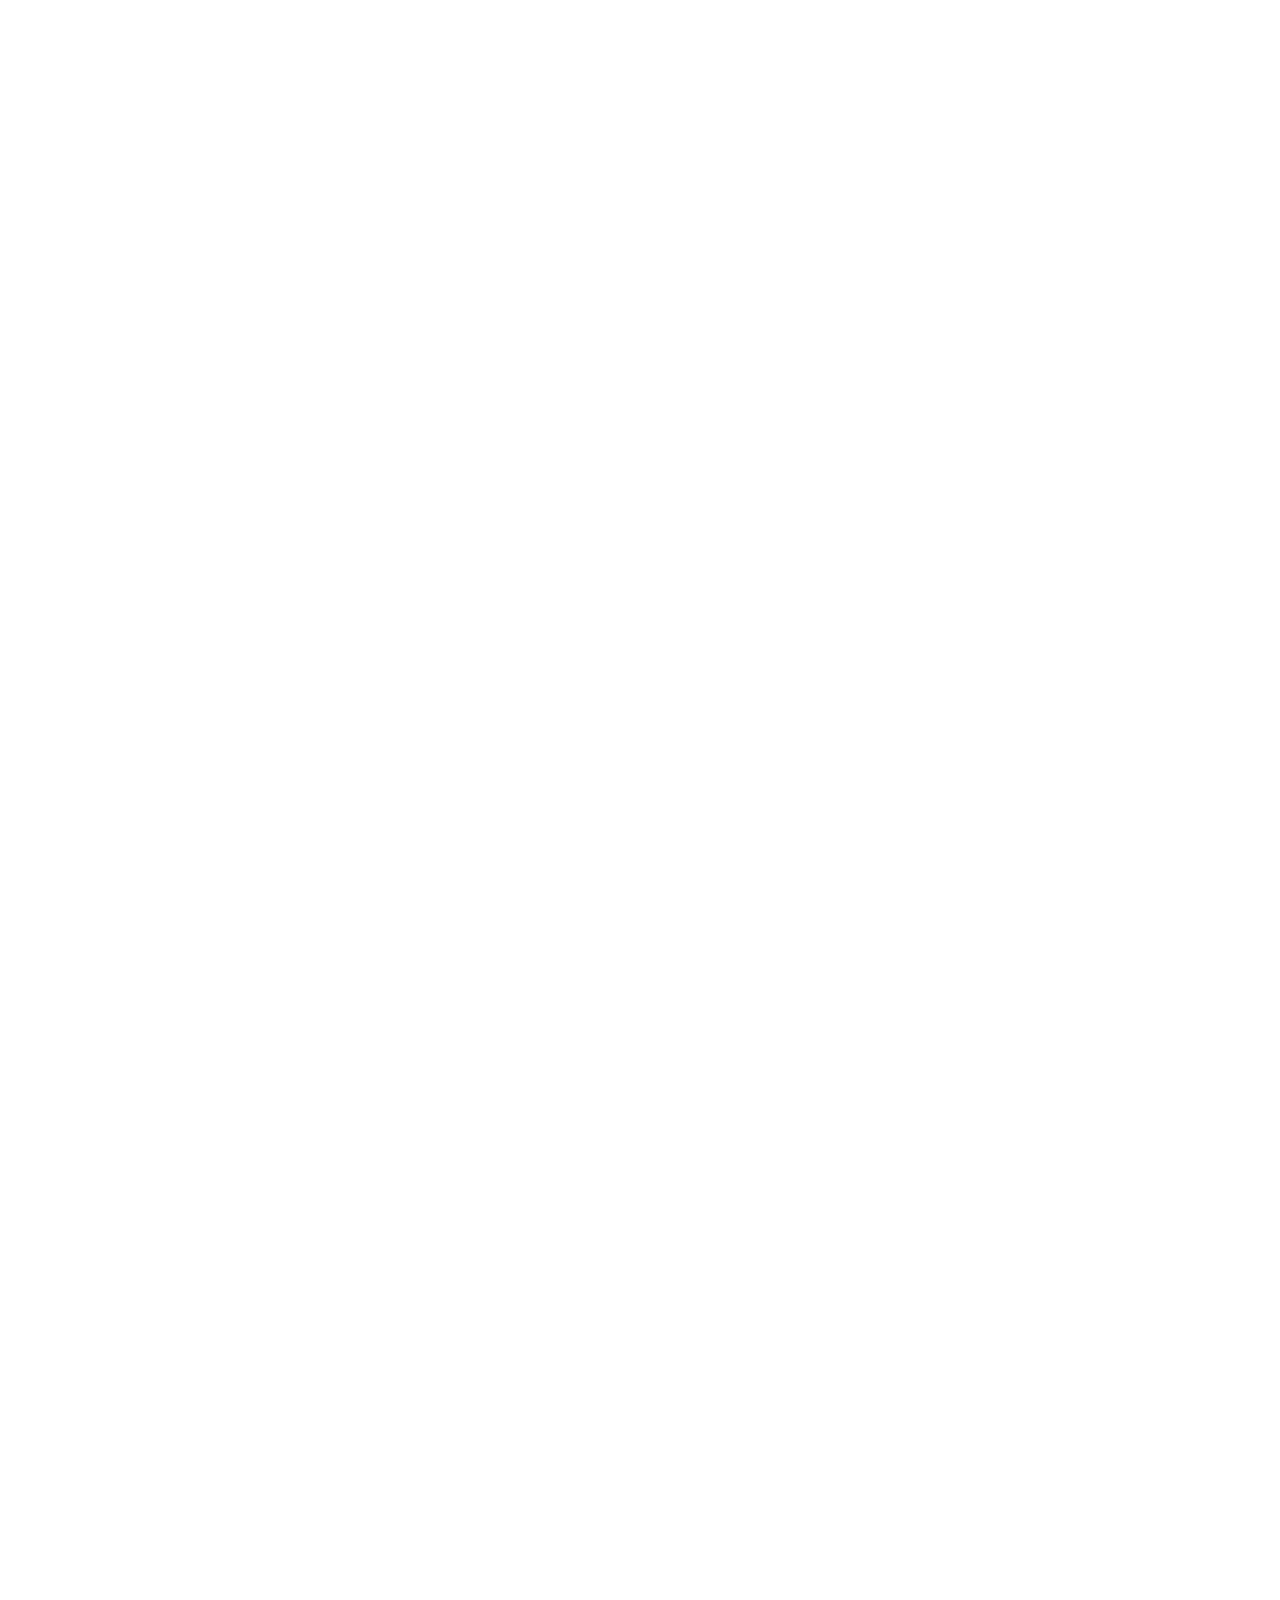
==== commit 4f923a05: "Mark the index to verify deployment." ====
--- a/html/index.html
+++ b/html/index.html
@@ -16,7 +16,8 @@
 		<meta name="author" content="Bright Canopy">
 		<meta name="keywords" content="Amazon Web Services, Slack, spot instance, alarm">
 		<meta name="description" content="Monitor AWS spot instances in Slack">
-
+        <meta name="scm-branch" content="website">
+																			 
 		<!-- FAVICONS -->
 		<link rel="icon" href="images/favicons/favicon.ico">
 		<link rel="apple-touch-icon" href="images/favicons/apple-touch-icon.png">
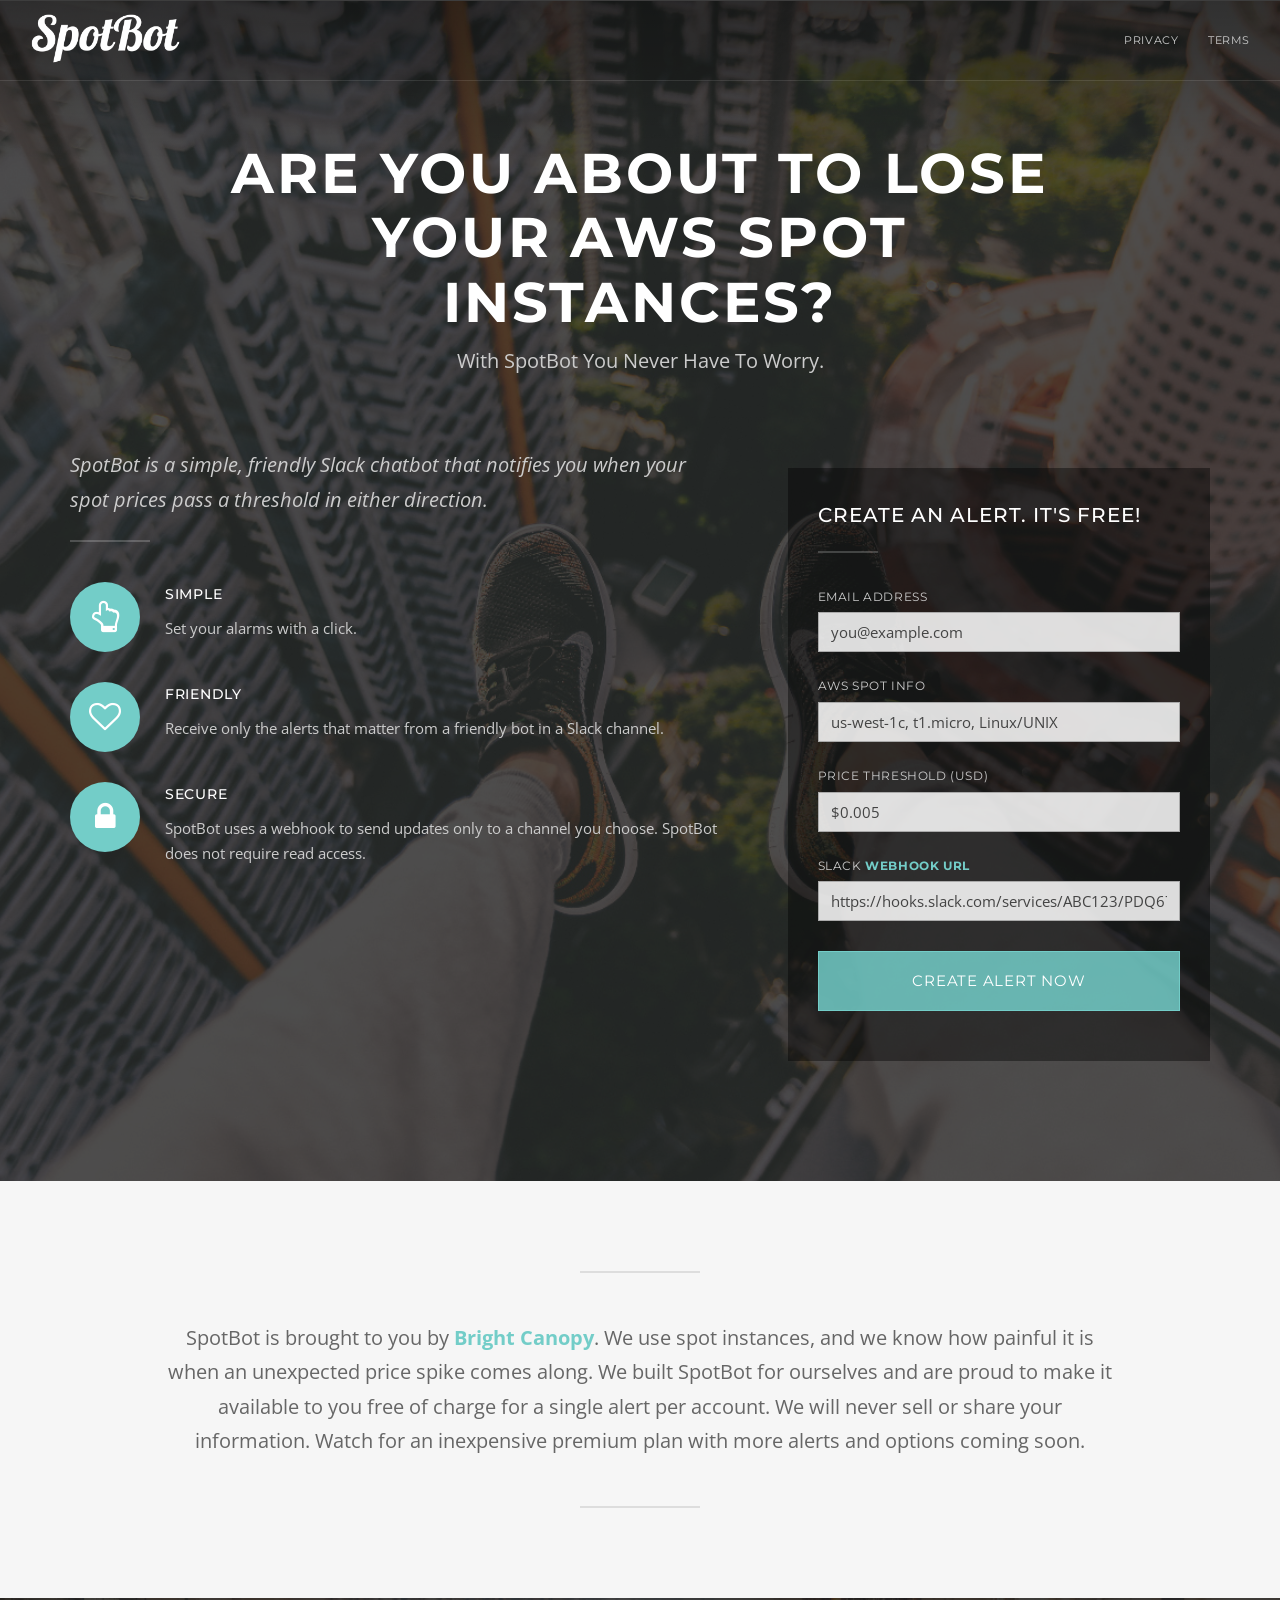
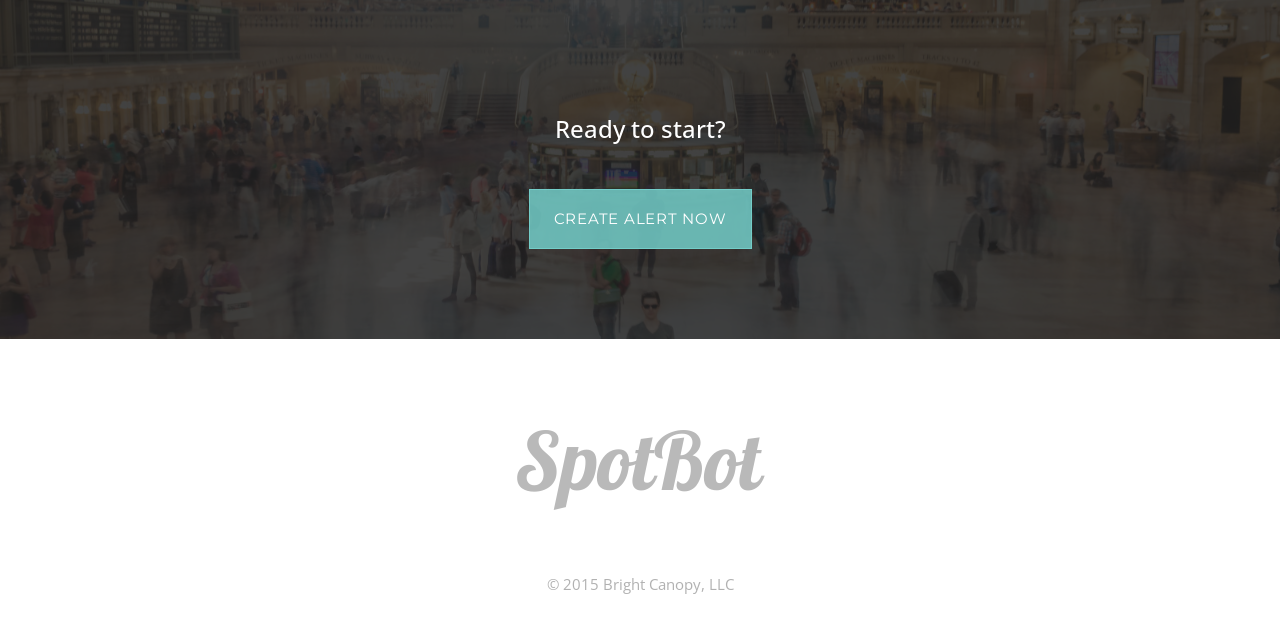
==== commit 24142662: "Fix whitespace." ====
--- a/html/index.html
+++ b/html/index.html
@@ -16,7 +16,7 @@
 		<meta name="author" content="Bright Canopy">
 		<meta name="keywords" content="Amazon Web Services, Slack, spot instance, alarm">
 		<meta name="description" content="Monitor AWS spot instances in Slack">
-        <meta name="scm-branch" content="website">
+		<meta name="scm-branch" content="website">
 																			 
 		<!-- FAVICONS -->
 		<link rel="icon" href="images/favicons/favicon.ico">
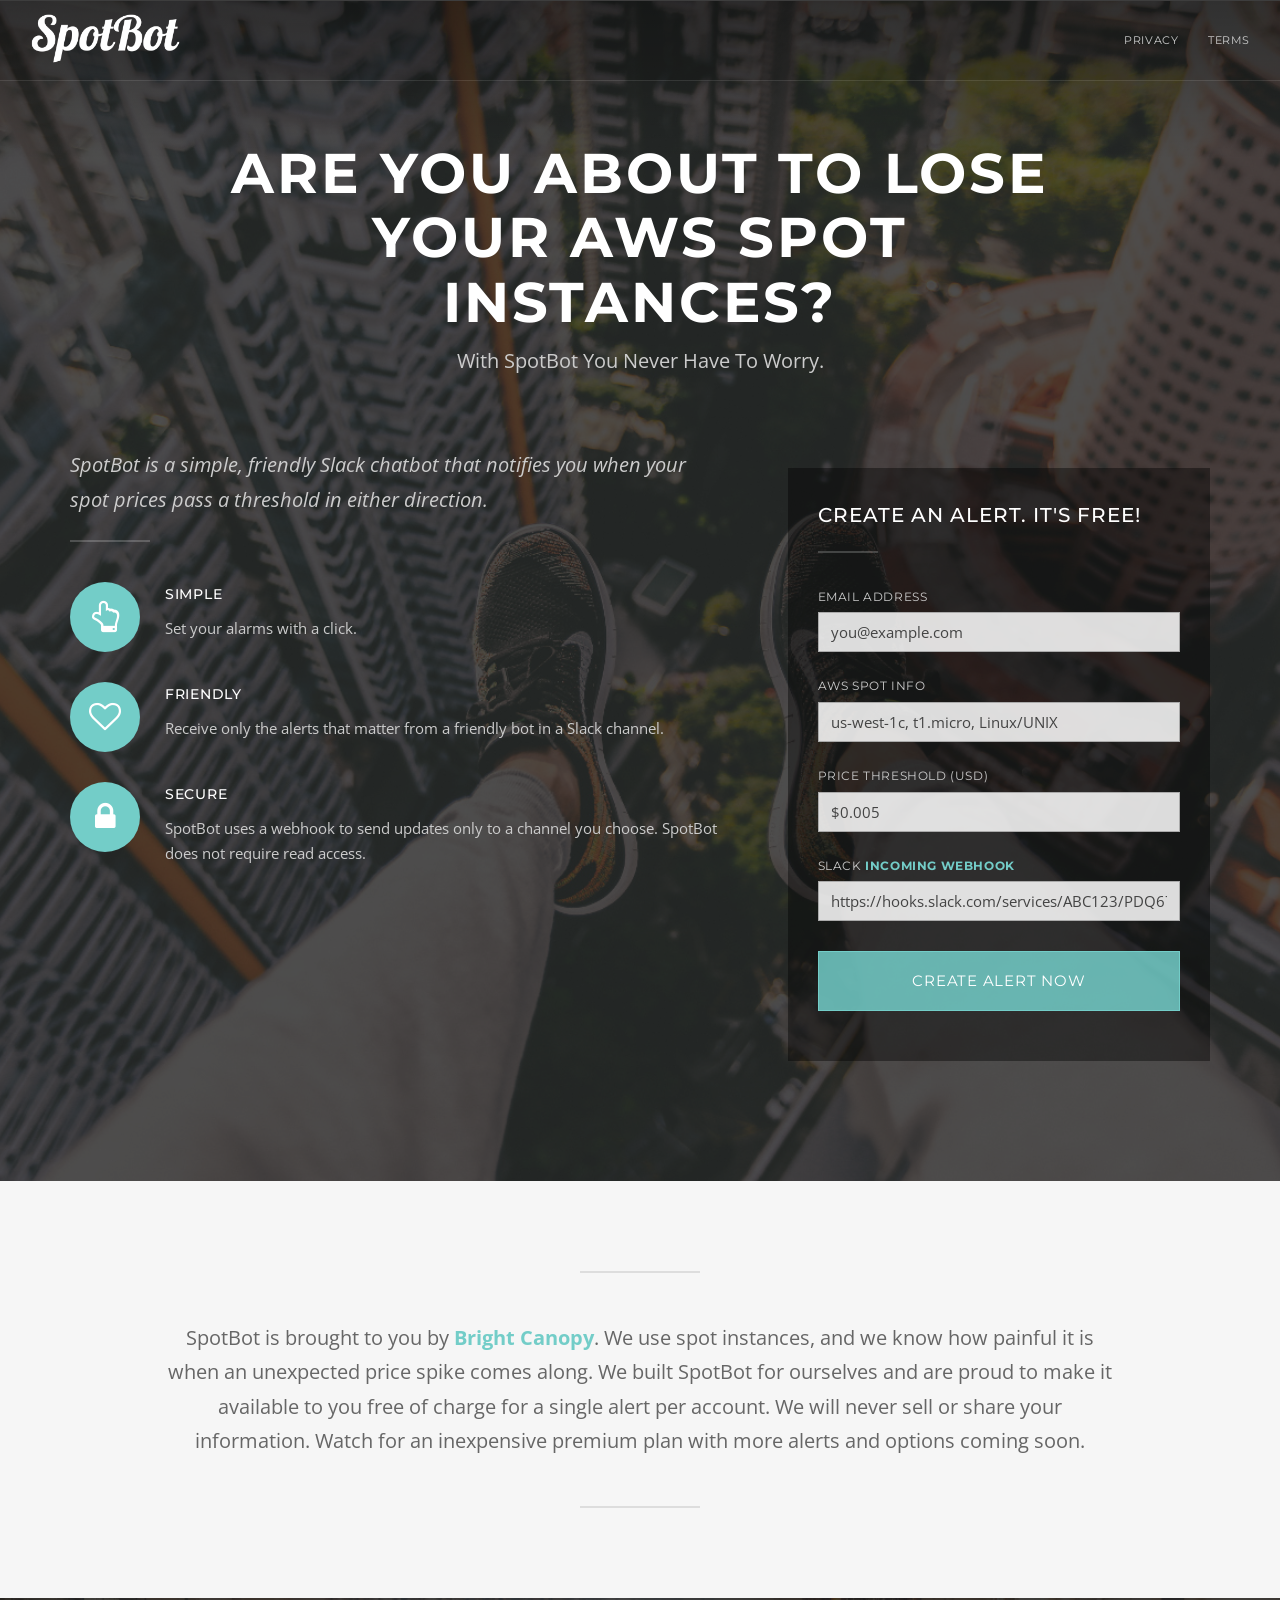
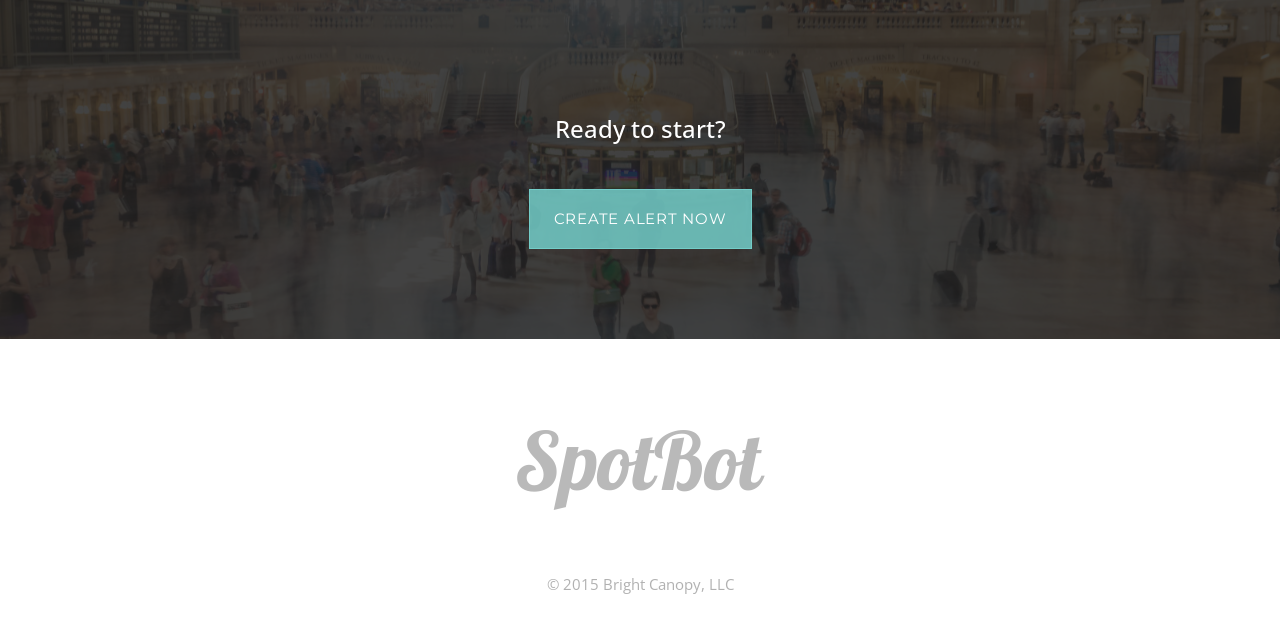
==== commit 27bb7523: "Tell the user *which* webhook to provide." ====
--- a/html/index.html
+++ b/html/index.html
@@ -16,8 +16,7 @@
 		<meta name="author" content="Bright Canopy">
 		<meta name="keywords" content="Amazon Web Services, Slack, spot instance, alarm">
 		<meta name="description" content="Monitor AWS spot instances in Slack">
-		<meta name="scm-branch" content="website">
-																			 
+
 		<!-- FAVICONS -->
 		<link rel="icon" href="images/favicons/favicon.ico">
 		<link rel="apple-touch-icon" href="images/favicons/apple-touch-icon.png">
@@ -173,7 +172,7 @@
 										</div>
 
 										<div class="form-group">
-											<label for="form-name">Slack <a href="https://slack.com/services/new/incoming-webhook" target="_blank">Webhook URL</a></label>
+											<label for="form-name">Slack <a href="https://slack.com/services/new/incoming-webhook" target="_blank">Incoming Webhook</a></label>
 											<input type="url" name="WEBHOOK" id="form-webhook" class="form-control" placeholder="https://hooks.slack.com/services/ABC123/PDQ678/sDkJFhlskfjhRSUd" autocomplete="off">
 										</div>
 
